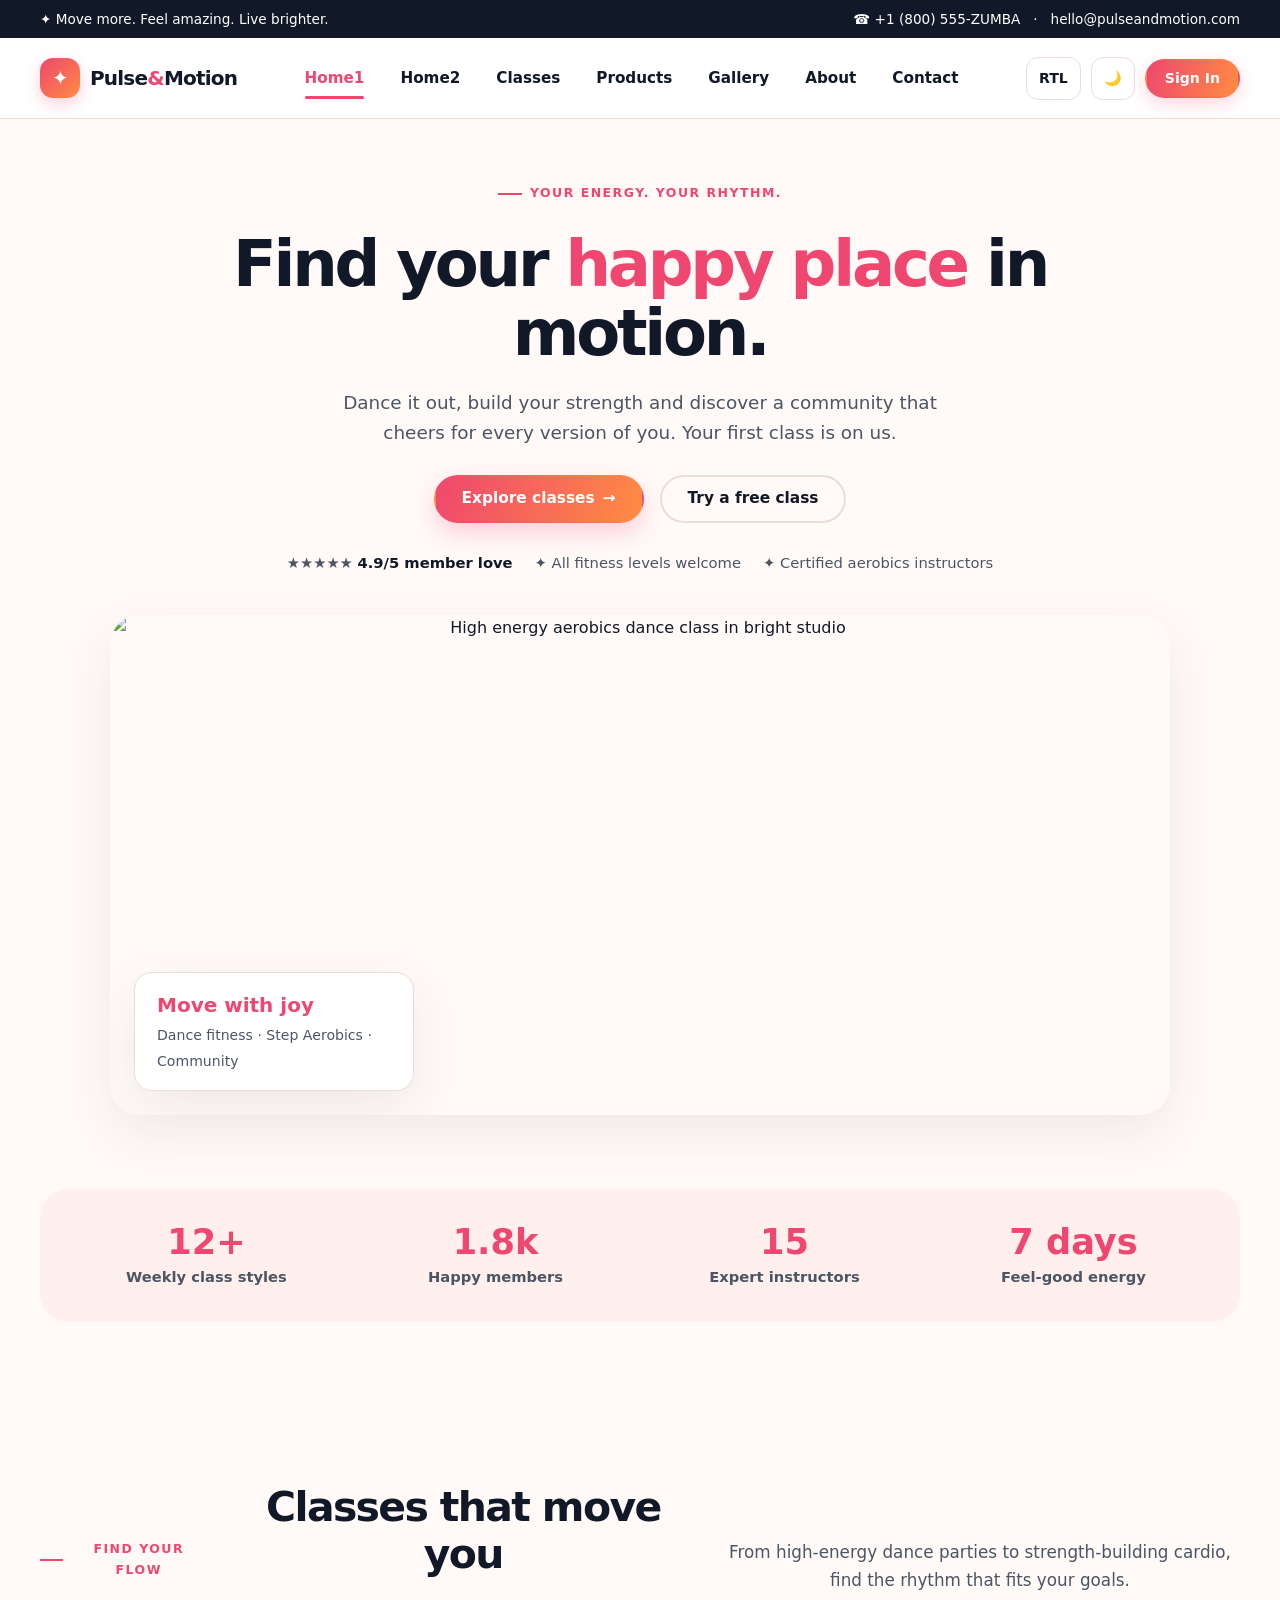
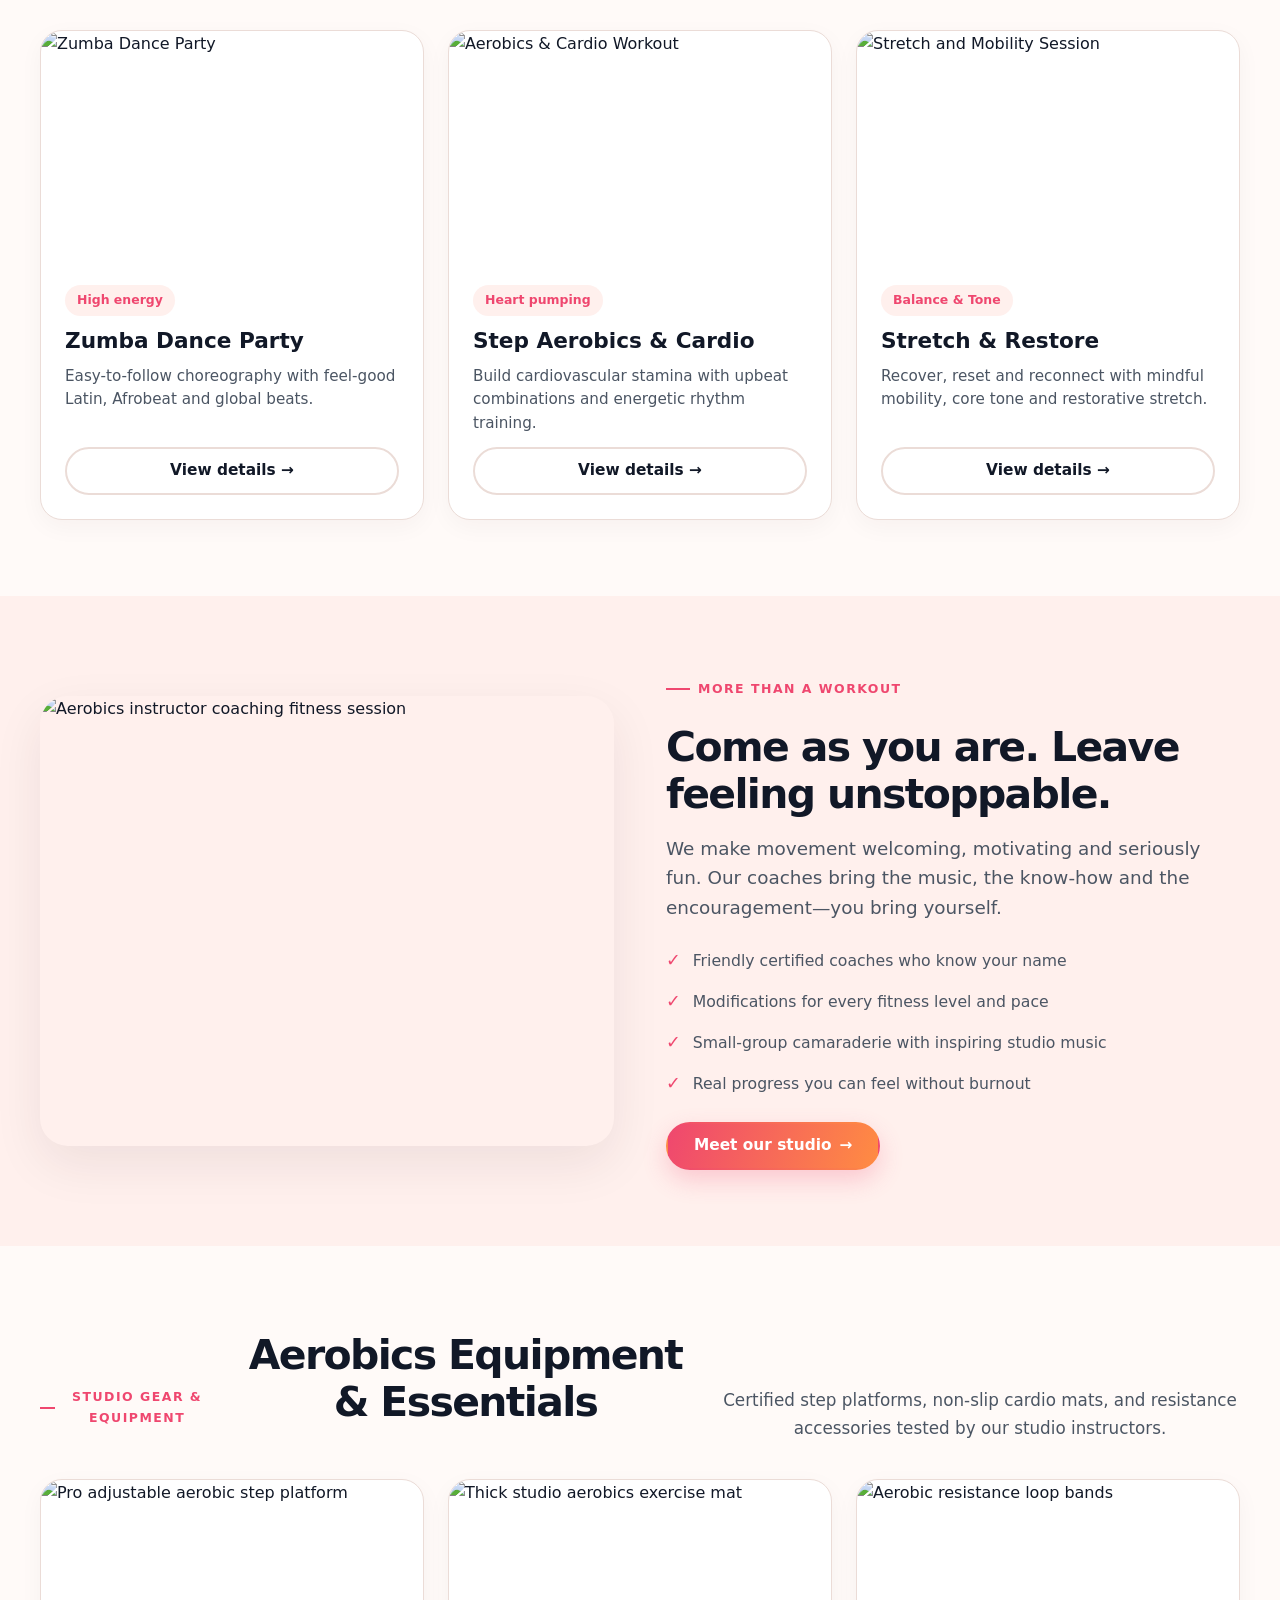
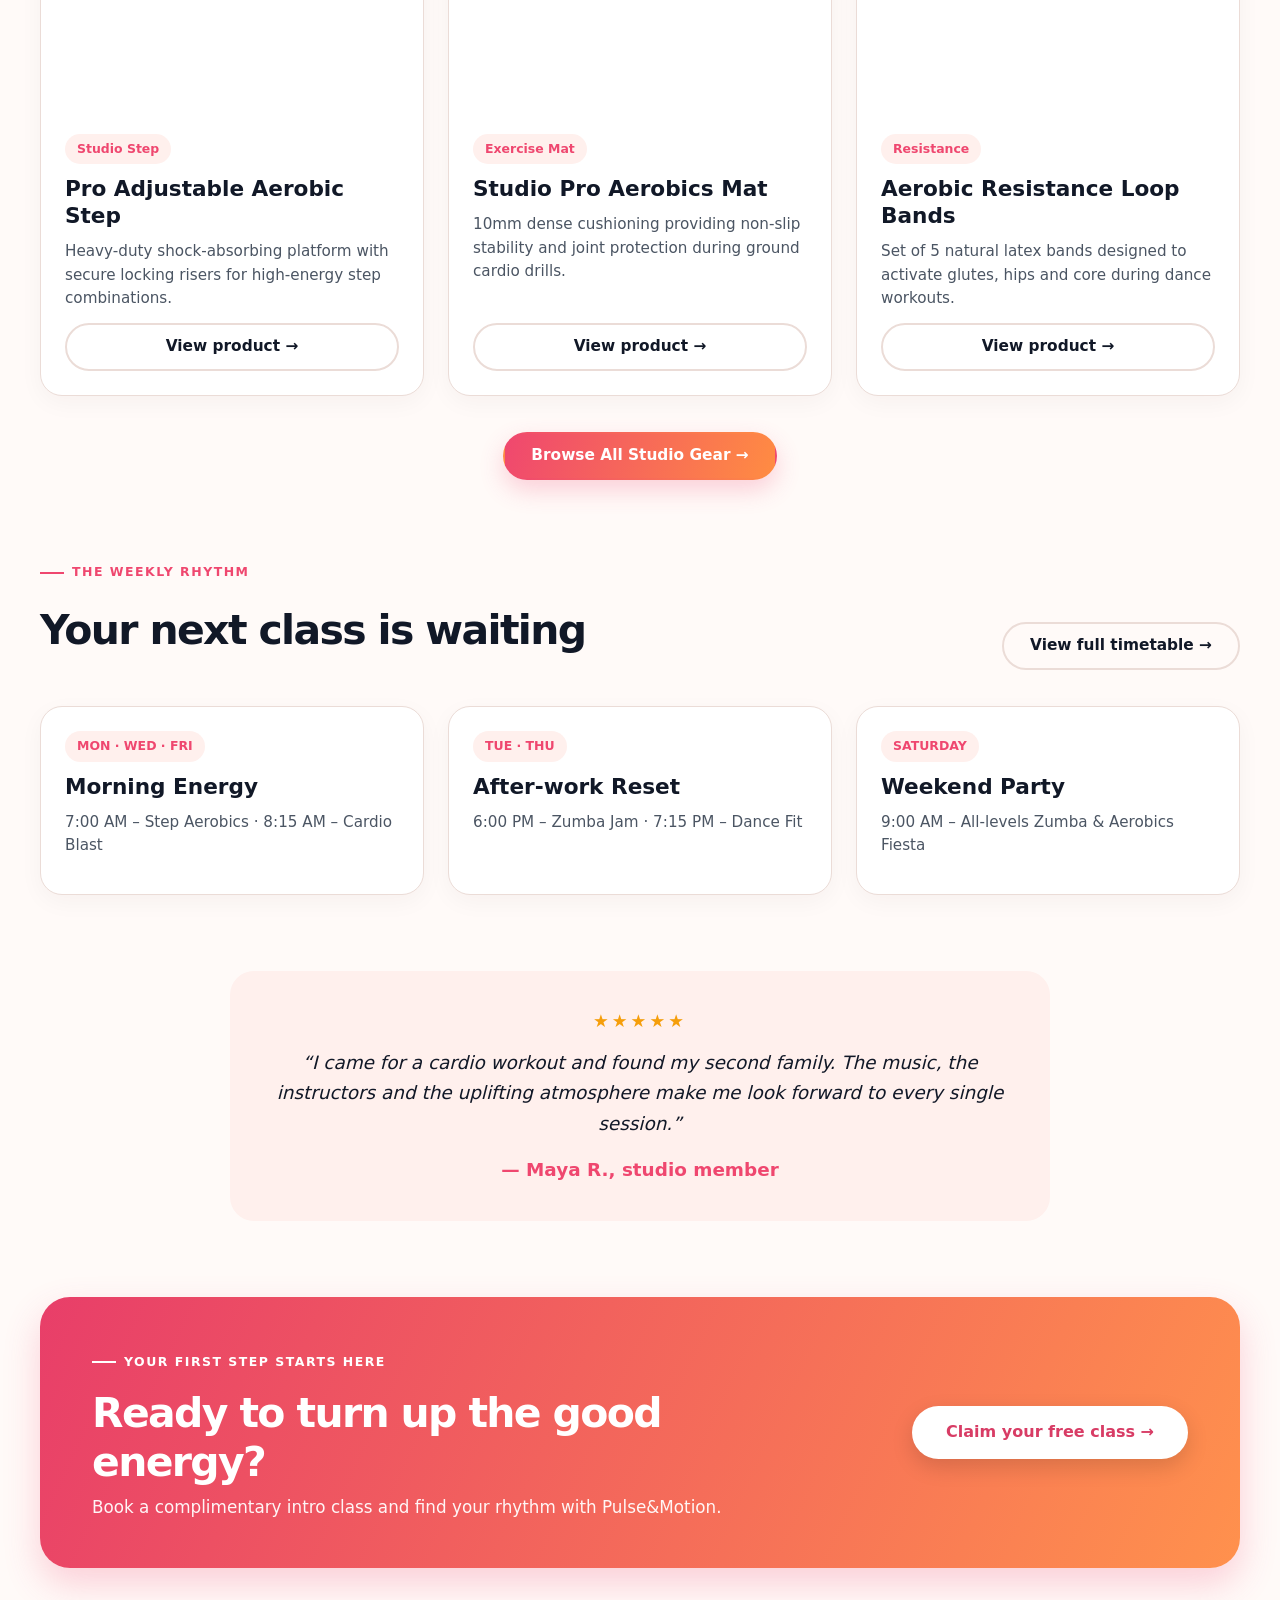
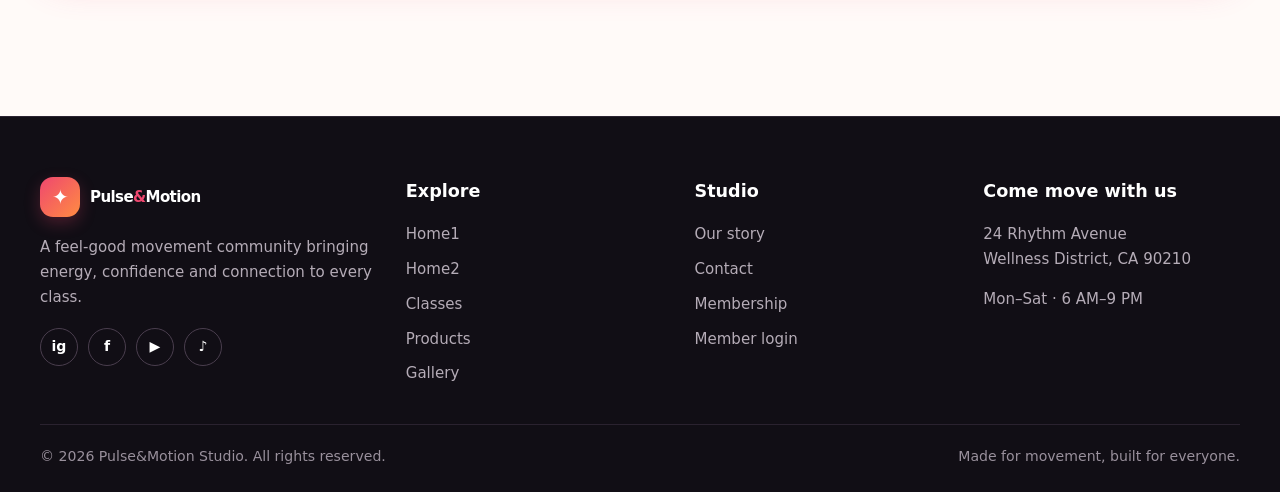
==== index.html @ de6e10df "Add index.html as main entrypoint for GitHub Pages, add .nojekyll, and update navigation links" ====
<!doctype html>
<html lang="en" dir="ltr">
<head>
  <title>Pulse&amp;Motion | Zumba &amp; Aerobics Studio</title>
  <meta charset="UTF-8">
  <meta name="viewport" content="width=device-width, initial-scale=1.0">
  <meta name="theme-color" content="#ef476f">
  <link rel="icon" href="assets/images/favicon.svg" type="image/svg+xml">
  <link rel="stylesheet" href="assets/css/style.css">
  <script defer src="assets/js/main.js"></script>
</head>
<body>
  <!-- Topbar -->
  <div class="topbar">
    <div class="container">
      <span>✦ Move more. Feel amazing. Live brighter.</span>
      <span>☎ +1 (800) 555-ZUMBA &nbsp; · &nbsp; hello@pulseandmotion.com</span>
    </div>
  </div>

  <!-- Navbar -->
  <header class="navbar">
    <div class="container nav-inner">
      <a class="brand" href="index.html">
        <span class="brand-mark">✦</span>
        <span>Pulse<span><b>&amp;</b></span>Motion</span>
      </a>

      <!-- Navbar menu options centered -->
      <nav class="nav-links">
        <a href="index.html" class="active">Home1</a>
        <a href="home2.html">Home2</a>
        <a href="classes.html">Classes</a>
        <a href="products.html">Products</a>
        <a href="gallery.html">Gallery</a>
        <a href="about.html">About</a>
        <a href="contact.html">Contact</a>
      </nav>

      <!-- Navbar actions with Sign In button at last -->
      <div class="nav-actions">
        <button class="icon-btn" data-rtl-btn aria-label="Toggle right to left">RTL</button>
        <button class="icon-btn" data-theme-btn aria-label="Toggle theme">🌙</button>
        <a class="btn btn-small btn-signin" href="login.html">Sign In</a>
        <button class="menu-btn" aria-label="Open menu">☰</button>
      </div>
    </div>
  </header>

  <main>
    <!-- Hero Section (Contents Aligned to Center) -->
    <section class="hero">
      <div class="container">
        <div class="hero-center">
          <span class="eyebrow">Your energy. Your rhythm.</span>
          <h1>Find your <em>happy place</em> in motion.</h1>
          <p class="lead">Dance it out, build your strength and discover a community that cheers for every version of you. Your first class is on us.</p>
          
          <!-- Perfectly Aligned Hero CTA Buttons -->
          <div class="hero-buttons">
            <a class="btn" href="classes.html">Explore classes <span>→</span></a>
            <a class="btn btn-outline" href="register.html">Try a free class</a>
          </div>

          <div class="trust">
            <span>★★★★★ <strong>4.9/5 member love</strong></span>
            <span>✦ All fitness levels welcome</span>
            <span>✦ Certified aerobics instructors</span>
          </div>
        </div>

        <!-- Hero Visual with unique Aerobics photo -->
        <div class="hero-visual-center">
          <img src="https://images.unsplash.com/photo-1518611012118-696072aa579a?auto=format&fit=crop&w=1200&q=85" alt="High energy aerobics dance class in bright studio" loading="eager">
          <div class="floating-card-center">
            <strong>Move with joy</strong>
            <span>Dance fitness · Step Aerobics · Community</span>
          </div>
        </div>
      </div>
    </section>

    <!-- Stats Section -->
    <section class="section" style="padding-top:20px">
      <div class="container">
        <div class="stats">
          <div class="stat">
            <strong>12+</strong>
            <span>Weekly class styles</span>
          </div>
          <div class="stat">
            <strong>1.8k</strong>
            <span>Happy members</span>
          </div>
          <div class="stat">
            <strong>15</strong>
            <span>Expert instructors</span>
          </div>
          <div class="stat">
            <strong>7 days</strong>
            <span>Feel-good energy</span>
          </div>
        </div>
      </div>
    </section>

    <!-- Aerobics & Zumba Classes Section (Buttons Aligned to Bottom Baseline) -->
    <section class="section">
      <div class="container">
        <div class="section-head center">
          <span class="eyebrow">Find your flow</span>
          <h2>Classes that move you</h2>
          <p>From high-energy dance parties to strength-building cardio, find the rhythm that fits your goals.</p>
        </div>
        <div class="grid-3">
          <article class="card">
            <img class="card-img" src="https://images.unsplash.com/photo-1547153760-18fc86324498?auto=format&fit=crop&w=800&q=85" alt="Zumba Dance Party" loading="lazy">
            <div class="card-body">
              <span class="pill">High energy</span>
              <h3>Zumba Dance Party</h3>
              <p>Easy-to-follow choreography with feel-good Latin, Afrobeat and global beats.</p>
              <a class="btn btn-outline" href="classes.html">View details →</a>
            </div>
          </article>
          <article class="card">
            <img class="card-img" src="https://images.unsplash.com/photo-1574680096145-d05b474e2155?auto=format&fit=crop&w=800&q=85" alt="Aerobics & Cardio Workout" loading="lazy">
            <div class="card-body">
              <span class="pill">Heart pumping</span>
              <h3>Step Aerobics &amp; Cardio</h3>
              <p>Build cardiovascular stamina with upbeat combinations and energetic rhythm training.</p>
              <a class="btn btn-outline" href="classes.html">View details →</a>
            </div>
          </article>
          <article class="card">
            <img class="card-img" src="https://images.unsplash.com/photo-1544367567-0f2fcb009e0b?auto=format&fit=crop&w=800&q=85" alt="Stretch and Mobility Session" loading="lazy">
            <div class="card-body">
              <span class="pill">Balance &amp; Tone</span>
              <h3>Stretch &amp; Restore</h3>
              <p>Recover, reset and reconnect with mindful mobility, core tone and restorative stretch.</p>
              <a class="btn btn-outline" href="classes.html">View details →</a>
            </div>
          </article>
        </div>
      </div>
    </section>

    <!-- Split Section (Aerobics Coaching Photo & Properly Aligned Split CTA) -->
    <section class="section" style="background:var(--soft)">
      <div class="container split">
        <img src="https://images.unsplash.com/photo-1583454110551-21f2fa2afe61?auto=format&fit=crop&w=1000&q=85" alt="Aerobics instructor coaching fitness session" loading="lazy">
        <div>
          <span class="eyebrow">More than a workout</span>
          <h2>Come as you are. Leave feeling unstoppable.</h2>
          <p class="lead" style="text-align:inherit;margin:0 0 20px">We make movement welcoming, motivating and seriously fun. Our coaches bring the music, the know-how and the encouragement—you bring yourself.</p>
          <ul class="check-list">
            <li>Friendly certified coaches who know your name</li>
            <li>Modifications for every fitness level and pace</li>
            <li>Small-group camaraderie with inspiring studio music</li>
            <li>Real progress you can feel without burnout</li>
          </ul>
          <!-- Properly Aligned Split CTA Button -->
          <div class="split-cta">
            <a class="btn" href="about.html">Meet our studio <span>→</span></a>
          </div>
        </div>
      </div>
    </section>

    <!-- Aerobics Gear & Studio Essentials Section (100% Aerobics Focus) -->
    <section class="section">
      <div class="container">
        <div class="section-head center">
          <span class="eyebrow">Studio Gear &amp; Equipment</span>
          <h2>Aerobics Equipment &amp; Essentials</h2>
          <p>Certified step platforms, non-slip cardio mats, and resistance accessories tested by our studio instructors.</p>
        </div>
        <div class="grid-3">
          <article class="card">
            <img class="card-img" src="https://images.unsplash.com/photo-1598289431512-b97b0917affc?auto=format&fit=crop&w=800&q=85" alt="Pro adjustable aerobic step platform" loading="lazy">
            <div class="card-body">
              <span class="pill">Studio Step</span>
              <h3>Pro Adjustable Aerobic Step</h3>
              <p>Heavy-duty shock-absorbing platform with secure locking risers for high-energy step combinations.</p>
              <a class="btn btn-outline" href="products.html">View product →</a>
            </div>
          </article>
          <article class="card">
            <img class="card-img" src="https://images.unsplash.com/photo-1601925260368-ae2f83cf8b7f?auto=format&fit=crop&w=800&q=85" alt="Thick studio aerobics exercise mat" loading="lazy">
            <div class="card-body">
              <span class="pill">Exercise Mat</span>
              <h3>Studio Pro Aerobics Mat</h3>
              <p>10mm dense cushioning providing non-slip stability and joint protection during ground cardio drills.</p>
              <a class="btn btn-outline" href="products.html">View product →</a>
            </div>
          </article>
          <article class="card">
            <img class="card-img" src="https://images.unsplash.com/photo-1596357395217-80de13130e92?auto=format&fit=crop&w=800&q=85" alt="Aerobic resistance loop bands" loading="lazy">
            <div class="card-body">
              <span class="pill">Resistance</span>
              <h3>Aerobic Resistance Loop Bands</h3>
              <p>Set of 5 natural latex bands designed to activate glutes, hips and core during dance workouts.</p>
              <a class="btn btn-outline" href="products.html">View product →</a>
            </div>
          </article>
        </div>
        <!-- Properly Aligned Section CTA Button -->
        <div class="section-cta">
          <a class="btn" href="products.html">Browse All Studio Gear →</a>
        </div>
      </div>
    </section>

    <!-- Weekly Schedule Section -->
    <section class="section" style="padding-top:0">
      <div class="container">
        <div class="section-head">
          <div>
            <span class="eyebrow">The weekly rhythm</span>
            <h2>Your next class is waiting</h2>
          </div>
          <a class="btn btn-outline" href="classes.html">View full timetable →</a>
        </div>
        <div class="grid-3">
          <div class="card card-body">
            <span class="pill">MON · WED · FRI</span>
            <h3>Morning Energy</h3>
            <p>7:00 AM – Step Aerobics · 8:15 AM – Cardio Blast</p>
          </div>
          <div class="card card-body">
            <span class="pill">TUE · THU</span>
            <h3>After-work Reset</h3>
            <p>6:00 PM – Zumba Jam · 7:15 PM – Dance Fit</p>
          </div>
          <div class="card card-body">
            <span class="pill">SATURDAY</span>
            <h3>Weekend Party</h3>
            <p>9:00 AM – All-levels Zumba &amp; Aerobics Fiesta</p>
          </div>
        </div>
      </div>
    </section>

    <!-- Testimonial Quote -->
    <section class="section" style="padding-top:0">
      <div class="container">
        <div class="quote">
          <div class="stars">★★★★★</div>
          <p>“I came for a cardio workout and found my second family. The music, the instructors and the uplifting atmosphere make me look forward to every single session.”</p>
          <b>— Maya R., studio member</b>
        </div>
      </div>
    </section>

    <!-- Properly Aligned CTA Banner -->
    <section class="section" style="padding-top:0">
      <div class="container">
        <div class="cta">
          <div class="cta-content">
            <span class="eyebrow">Your first step starts here</span>
            <h2>Ready to turn up the good energy?</h2>
            <p>Book a complimentary intro class and find your rhythm with Pulse&amp;Motion.</p>
          </div>
          <div class="cta-actions">
            <a class="btn" href="register.html">Claim your free class →</a>
          </div>
        </div>
      </div>
    </section>
  </main>

  <!-- Footer -->
  <footer class="footer">
    <div class="container">
      <div class="footer-grid">
        <div>
          <a class="brand" href="index.html">
            <span class="brand-mark">✦</span>
            <span style="color:#ffffff">Pulse<span><b>&amp;</b></span>Motion</span>
          </a>
          <p style="margin-top:18px">A feel-good movement community bringing energy, confidence and connection to every class.</p>
          <div class="socials">
            <a href="#" aria-label="Instagram">ig</a>
            <a href="#" aria-label="Facebook">f</a>
            <a href="#" aria-label="YouTube">▶</a>
            <a href="#" aria-label="TikTok">♪</a>
          </div>
        </div>
        <div>
          <h4>Explore</h4>
          <div class="footer-links">
            <a href="index.html">Home1</a>
            <a href="home2.html">Home2</a>
            <a href="classes.html">Classes</a>
            <a href="products.html">Products</a>
            <a href="gallery.html">Gallery</a>
          </div>
        </div>
        <div>
          <h4>Studio</h4>
          <div class="footer-links">
            <a href="about.html">Our story</a>
            <a href="contact.html">Contact</a>
            <a href="register.html">Membership</a>
            <a href="login.html">Member login</a>
          </div>
        </div>
        <div>
          <h4>Come move with us</h4>
          <p>24 Rhythm Avenue<br>Wellness District, CA 90210</p>
          <p>Mon–Sat · 6 AM–9 PM</p>
        </div>
      </div>
      <div class="copyright">
        <span>© 2026 Pulse&amp;Motion Studio. All rights reserved.</span>
        <span>Made for movement, built for everyone.</span>
      </div>
    </div>
  </footer>
</body>
</html>
---- assets/css/style.css ----
:root {
  --brand: #ef476f;
  --brand-hover: #d8355c;
  --brand2: #ff8c42;
  --ink: #111827;
  --muted: #4b5563;
  --bg: #fffaf8;
  --surface: #ffffff;
  --soft: #fff0ed;
  --line: #ebdcd7;
  --shadow: 0 18px 50px rgba(45, 25, 35, 0.08);
  --radius: 22px;
  --max: 1200px;
}

[data-theme="dark"] {
  --brand: #ff5e87;
  --brand-hover: #ff7599;
  --brand2: #ffa05c;
  --ink: #f9fafb;
  --muted: #cbd5e1;
  --bg: #110e14;
  --surface: #1b1622;
  --soft: #2b212b;
  --line: #3f3343;
  --shadow: 0 18px 50px rgba(0, 0, 0, 0.45);
}

* {
  box-sizing: border-box;
}

html {
  scroll-behavior: smooth;
}

body {
  margin: 0;
  font-family: Inter, ui-sans-serif, system-ui, -apple-system, "Segoe UI", Roboto, sans-serif;
  background: var(--bg);
  color: var(--ink);
  line-height: 1.65;
  overflow-x: hidden;
  transition: background 0.3s ease, color 0.3s ease;
}

a {
  color: inherit;
  text-decoration: none;
}

img {
  max-width: 100%;
  display: block;
}

button, input, select, textarea {
  font: inherit;
}

.container {
  width: min(var(--max), calc(100% - 48px));
  margin: 0 auto;
}

/* TOPBAR */
.topbar {
  background: var(--ink);
  color: #ffffff;
  font-size: 0.85rem;
  padding: 8px 0;
  transition: background 0.3s ease;
}

[data-theme="dark"] .topbar {
  background: #09080c;
  border-bottom: 1px solid var(--line);
}

.topbar .container {
  display: flex;
  justify-content: space-between;
  align-items: center;
  gap: 16px;
  flex-wrap: wrap;
}

/* NAVBAR */
.navbar {
  position: sticky;
  top: 0;
  z-index: 100;
  background: color-mix(in srgb, var(--surface) 96%, transparent);
  backdrop-filter: blur(14px);
  border-bottom: 1px solid var(--line);
  transition: background 0.3s ease, border-color 0.3s ease;
}

.nav-inner {
  min-height: 80px;
  display: flex;
  align-items: center;
  justify-content: space-between;
  gap: 20px;
}

.brand {
  display: flex;
  align-items: center;
  gap: 10px;
  font-weight: 900;
  font-size: 1.25rem;
  letter-spacing: -0.04em;
  color: var(--ink);
  white-space: nowrap;
  flex-shrink: 0;
}

.brand-mark {
  width: 40px;
  height: 40px;
  border-radius: 13px;
  background: linear-gradient(135deg, var(--brand), var(--brand2));
  display: grid;
  place-items: center;
  color: #ffffff;
  font-size: 1.25rem;
  box-shadow: 0 6px 16px rgba(239, 71, 111, 0.25);
}

.brand span:last-child b {
  color: var(--brand);
}

/* Centered Navigation Links */
.nav-links {
  display: flex;
  align-items: center;
  justify-content: center;
  flex: 1;
  margin: 0 auto;
  gap: 24px;
  font-size: 0.95rem;
  font-weight: 650;
  text-align: center;
}

.nav-links a {
  color: var(--ink);
  padding: 8px 6px;
  position: relative;
  transition: color 0.2s ease;
}

.nav-links a:hover,
.nav-links a.active {
  color: var(--brand);
}

.nav-links a.active::after {
  content: "";
  position: absolute;
  bottom: 0;
  left: 6px;
  right: 6px;
  height: 2.5px;
  background: var(--brand);
  border-radius: 2px;
}

/* Navbar Actions */
.nav-actions {
  display: flex;
  align-items: center;
  gap: 10px;
  flex-shrink: 0;
}

.icon-btn, .menu-btn {
  border: 1px solid var(--line);
  background: var(--surface);
  color: var(--ink);
  border-radius: 12px;
  padding: 9px 12px;
  font-weight: 700;
  font-size: 0.88rem;
  cursor: pointer;
  transition: all 0.2s ease;
  display: inline-flex;
  align-items: center;
  justify-content: center;
  gap: 4px;
}

.icon-btn:hover, .menu-btn:hover {
  border-color: var(--brand);
  color: var(--brand);
  background: var(--soft);
}

.menu-btn {
  display: none;
  font-size: 1.1rem;
}

/* =========================================================
   PERFECTLY ALIGNED BUTTONS & CTA STYLING
   ========================================================= */
.btn {
  display: inline-flex;
  align-items: center;
  justify-content: center;
  gap: 8px;
  border: 2px solid transparent;
  border-radius: 999px;
  padding: 12px 26px;
  font-weight: 800;
  font-size: 0.96rem;
  line-height: 1.3;
  min-height: 48px;
  box-sizing: border-box;
  background: linear-gradient(110deg, var(--brand), var(--brand2));
  color: #ffffff !important;
  box-shadow: 0 10px 24px rgba(239, 71, 111, 0.24);
  cursor: pointer;
  transition: transform 0.2s ease, filter 0.2s ease, box-shadow 0.2s ease, background 0.2s ease, border-color 0.2s ease;
  white-space: nowrap;
  text-decoration: none;
  vertical-align: middle;
}

.btn:hover {
  transform: translateY(-2px);
  filter: saturate(1.1);
  box-shadow: 0 14px 28px rgba(239, 71, 111, 0.32);
}

.btn-outline {
  background: transparent !important;
  border: 2px solid var(--line) !important;
  color: var(--ink) !important;
  box-shadow: none;
}

.btn-outline:hover {
  border-color: var(--brand) !important;
  color: var(--brand) !important;
  background: var(--soft) !important;
  transform: translateY(-2px);
  box-shadow: 0 6px 16px rgba(239, 71, 111, 0.15);
}

.btn-small {
  padding: 8px 18px;
  font-size: 0.88rem;
  min-height: 38px;
}

.btn-signin {
  box-shadow: 0 6px 18px rgba(239, 71, 111, 0.22);
}

.btn-block {
  width: 100%;
}

/* HERO SECTION (CENTERED) */
.hero {
  padding: 64px 0 54px;
  text-align: center;
  position: relative;
}

.hero-center {
  max-width: 860px;
  margin: 0 auto;
  display: flex;
  flex-direction: column;
  align-items: center;
  text-align: center;
}

.eyebrow {
  display: inline-flex;
  align-items: center;
  gap: 8px;
  color: var(--brand);
  font-weight: 850;
  text-transform: uppercase;
  letter-spacing: 0.12em;
  font-size: 0.78rem;
  margin-bottom: 14px;
}

.eyebrow::before {
  content: "";
  width: 24px;
  height: 2px;
  background: var(--brand);
}

h1, h2, h3, h4, p {
  margin-top: 0;
}

h1 {
  font-size: clamp(2.4rem, 5vw, 4.4rem);
  line-height: 1.08;
  letter-spacing: -0.05em;
  margin: 12px 0 20px;
  color: var(--ink);
  text-align: center;
}

h1 em {
  font-style: normal;
  color: var(--brand);
}

h2 {
  font-size: clamp(1.9rem, 3.2vw, 2.9rem);
  line-height: 1.15;
  letter-spacing: -0.04em;
  margin: 10px 0 16px;
  color: var(--ink);
}

h3 {
  font-size: 1.35rem;
  line-height: 1.25;
  color: var(--ink);
  margin-bottom: 10px;
}

.lead {
  font-size: 1.15rem;
  color: var(--muted);
  max-width: 660px;
  margin: 0 auto 28px;
  text-align: center;
  line-height: 1.6;
}

/* Hero CTA Buttons - Perfectly Centered & Aligned */
.hero-buttons {
  display: inline-flex;
  gap: 16px;
  justify-content: center;
  align-items: center;
  flex-wrap: wrap;
  margin: 0 auto 28px;
  vertical-align: middle;
}

.hero-buttons .btn {
  min-width: 180px;
  text-align: center;
}

.trust {
  display: flex;
  gap: 22px;
  justify-content: center;
  align-items: center;
  flex-wrap: wrap;
  color: var(--muted);
  font-size: 0.92rem;
}

.trust strong {
  color: var(--ink);
}

.hero-visual-center {
  margin-top: 40px;
  position: relative;
  max-width: 1060px;
  margin-left: auto;
  margin-right: auto;
  border-radius: 30px;
  overflow: hidden;
  box-shadow: var(--shadow);
}

.hero-visual-center img {
  width: 100%;
  height: 500px;
  object-fit: cover;
  transition: transform 0.4s ease;
}

.hero-visual-center:hover img {
  transform: scale(1.02);
}

.floating-card-center {
  position: absolute;
  bottom: 24px;
  left: 24px;
  background: var(--surface);
  border: 1px solid var(--line);
  padding: 16px 22px;
  border-radius: 18px;
  box-shadow: var(--shadow);
  max-width: 280px;
  text-align: left;
}

.floating-card-center strong {
  display: block;
  font-size: 1.25rem;
  color: var(--brand);
}

.floating-card-center span {
  font-size: 0.88rem;
  color: var(--muted);
}

/* PAGE HERO (CENTERED) */
.page-hero {
  padding: 64px 0 48px;
  background: var(--soft);
  text-align: center;
  transition: background 0.3s ease;
}

.page-hero .container {
  display: flex;
  flex-direction: column;
  align-items: center;
  text-align: center;
}

.breadcrumbs {
  color: var(--muted);
  font-size: 0.9rem;
  font-weight: 600;
  margin-bottom: 12px;
  text-align: center;
}

.page-hero .eyebrow {
  justify-content: center;
}

.page-hero h1 {
  text-align: center;
  margin: 0 0 14px;
}

.page-hero .lead {
  text-align: center;
  margin: 0 auto;
  max-width: 680px;
}

.page-hero-banner {
  margin-top: 36px;
  width: 100%;
  max-width: 1040px;
  border-radius: 26px;
  overflow: hidden;
  box-shadow: var(--shadow);
}

.page-hero-banner img {
  width: 100%;
  height: 380px;
  object-fit: cover;
}

/* SECTIONS */
.section {
  padding: 76px 0;
}

.section-head {
  display: flex;
  justify-content: space-between;
  align-items: flex-end;
  gap: 25px;
  margin-bottom: 36px;
}

.section-head p {
  color: var(--muted);
  max-width: 520px;
  margin: 0;
  font-size: 1.05rem;
}

.center {
  text-align: center;
}

.center .section-head {
  display: block;
}

.center .section-head p {
  margin: 0 auto;
}

.center .eyebrow {
  justify-content: center;
}

/* GRIDS */
.grid-3 {
  display: grid;
  grid-template-columns: repeat(3, 1fr);
  gap: 24px;
}

.grid-4 {
  display: grid;
  grid-template-columns: repeat(4, 1fr);
  gap: 20px;
}

/* =========================================================
   CARDS & CARD CTA BUTTON HORIZONTAL BASELINE ALIGNMENT
   ========================================================= */
.card {
  background: var(--surface);
  border: 1px solid var(--line);
  border-radius: var(--radius);
  overflow: hidden;
  box-shadow: 0 7px 25px rgba(40, 20, 30, 0.04);
  display: flex;
  flex-direction: column;
  height: 100%;
  transition: transform 0.25s ease, box-shadow 0.25s ease, border-color 0.25s ease;
}

.card:hover {
  transform: translateY(-4px);
  box-shadow: var(--shadow);
  border-color: color-mix(in srgb, var(--brand) 40%, var(--line));
}

.card-img {
  height: 230px;
  width: 100%;
  object-fit: cover;
  transition: transform 0.3s ease;
}

.card:hover .card-img {
  transform: scale(1.03);
}

.card-body {
  padding: 24px;
  display: flex;
  flex-direction: column;
  flex: 1;
}

.card-body p {
  color: var(--muted);
  margin-bottom: 12px;
  font-size: 0.95rem;
  line-height: 1.55;
}

.card-body .check-list {
  margin: 16px 0;
  flex: 1;
}

/* All Card CTA Buttons lock to the exact bottom baseline */
.card-body .btn,
.product-card .card-body .btn {
  margin-top: auto !important;
  width: 100%;
  display: flex;
  align-items: center;
  justify-content: center;
  text-align: center;
}

.pill {
  display: inline-block;
  padding: 5px 12px;
  border-radius: 999px;
  background: var(--soft);
  color: var(--brand);
  font-size: 0.78rem;
  font-weight: 800;
  margin-bottom: 12px;
  width: fit-content;
}

.price {
  font-size: 1.75rem;
  font-weight: 900;
  color: var(--ink);
  margin: 8px 0;
}

.price small {
  font-size: 0.95rem;
  font-weight: 600;
  color: var(--muted);
}

/* STATS */
.stats {
  background: var(--soft);
  border-radius: 28px;
  padding: 32px;
  display: grid;
  grid-template-columns: repeat(4, 1fr);
  gap: 20px;
  transition: background 0.3s ease;
}

.stat {
  text-align: center;
}

.stat strong {
  font-size: 2.2rem;
  color: var(--brand);
  display: block;
  line-height: 1.2;
}

.stat span {
  color: var(--muted);
  font-size: 0.92rem;
  font-weight: 600;
}

/* SPLIT SECTION & SPLIT CTA BUTTON */
.split {
  display: grid;
  grid-template-columns: 1fr 1fr;
  gap: 52px;
  align-items: center;
}

.split img {
  height: 450px;
  width: 100%;
  object-fit: cover;
  border-radius: 28px;
  box-shadow: var(--shadow);
}

.split-cta {
  display: flex;
  align-items: center;
  gap: 14px;
  margin-top: 24px;
}

.check-list {
  list-style: none;
  padding: 0;
  margin: 24px 0;
}

.check-list li {
  margin: 12px 0;
  color: var(--muted);
  display: flex;
  align-items: center;
  font-size: 0.98rem;
}

.check-list li::before {
  content: "✓";
  color: var(--brand);
  font-weight: 900;
  margin-right: 12px;
  font-size: 1.1rem;
}

.quote {
  background: var(--soft);
  padding: 36px 40px;
  border-radius: 24px;
  font-size: 1.15rem;
  text-align: center;
  max-width: 820px;
  margin: 0 auto;
  transition: background 0.3s ease;
}

.quote p {
  color: var(--ink);
  font-style: italic;
  margin: 12px 0 16px;
}

.quote b {
  color: var(--brand);
}

.stars {
  color: #f59e0b;
  letter-spacing: 3px;
  font-size: 1.1rem;
}

/* =========================================================
   SECTION FOOTER CTA BUTTON
   ========================================================= */
.section-cta {
  display: flex;
  justify-content: center;
  align-items: center;
  margin-top: 36px;
  width: 100%;
}

.section-cta .btn {
  min-width: 240px;
}

/* =========================================================
   CTA BANNER & BUTTON ALIGNMENT
   ========================================================= */
.cta {
  background: linear-gradient(115deg, #e83e69, #ff914d);
  color: #ffffff;
  border-radius: 30px;
  padding: 48px 52px;
  display: flex;
  justify-content: space-between;
  align-items: center;
  gap: 32px;
  box-shadow: 0 16px 36px rgba(239, 71, 111, 0.24);
  position: relative;
  overflow: hidden;
}

.cta-content {
  flex: 1;
}

.cta-content .eyebrow {
  color: #ffffff !important;
  margin-bottom: 8px;
}

.cta-content .eyebrow::before {
  background: #ffffff !important;
}

.cta h2 {
  max-width: 640px;
  margin: 8px 0;
  color: #ffffff;
  font-size: clamp(1.8rem, 3.2vw, 2.6rem);
  line-height: 1.2;
}

.cta p {
  color: rgba(255, 255, 255, 0.94);
  margin: 0;
  font-size: 1.05rem;
  line-height: 1.5;
}

.cta-actions {
  flex-shrink: 0;
  display: flex;
  align-items: center;
  justify-content: center;
}

.cta .btn {
  background: #ffffff !important;
  color: #d83c65 !important;
  border: 2px solid transparent !important;
  box-shadow: 0 8px 22px rgba(0, 0, 0, 0.14);
  white-space: nowrap;
  padding: 14px 32px;
  font-size: 1rem;
  min-height: 52px;
  display: inline-flex;
  align-items: center;
  justify-content: center;
}

.cta .btn:hover {
  background: #fff0f3 !important;
  transform: translateY(-2px);
  box-shadow: 0 12px 28px rgba(0, 0, 0, 0.22);
}

/* GALLERY */
.gallery-grid {
  display: grid;
  grid-template-columns: repeat(3, 1fr);
  gap: 20px;
}

.gallery-item {
  position: relative;
  border-radius: 20px;
  overflow: hidden;
  box-shadow: 0 6px 20px rgba(0, 0, 0, 0.06);
  background: var(--surface);
  border: 1px solid var(--line);
}

.gallery-item img {
  height: 290px;
  width: 100%;
  object-fit: cover;
  transition: transform 0.35s ease;
}

.gallery-item:hover img {
  transform: scale(1.05);
}

.gallery-caption {
  position: absolute;
  bottom: 0;
  left: 0;
  right: 0;
  background: linear-gradient(to top, rgba(0, 0, 0, 0.8), transparent);
  color: #ffffff;
  padding: 16px;
  font-size: 0.9rem;
  font-weight: 700;
  opacity: 0;
  transition: opacity 0.25s ease;
}

.gallery-item:hover .gallery-caption {
  opacity: 1;
}

/* PRODUCTS PAGE SPECIFIC */
.product-card {
  position: relative;
  display: flex;
  flex-direction: column;
  height: 100%;
  border-radius: var(--radius);
  background: var(--surface);
  border: 1px solid var(--line);
  overflow: hidden;
  box-shadow: 0 7px 25px rgba(40, 20, 30, 0.04);
  transition: transform 0.25s ease, box-shadow 0.25s ease, border-color 0.25s ease;
}

.product-card:hover {
  transform: translateY(-4px);
  box-shadow: var(--shadow);
  border-color: color-mix(in srgb, var(--brand) 40%, var(--line));
}

.product-card .card-img {
  height: 240px;
  width: 100%;
  object-fit: cover;
}

.product-badge {
  position: absolute;
  top: 14px;
  left: 14px;
  background: var(--brand);
  color: #ffffff;
  font-size: 0.76rem;
  font-weight: 850;
  padding: 5px 12px;
  border-radius: 999px;
  box-shadow: 0 4px 12px rgba(0, 0, 0, 0.18);
  z-index: 2;
  text-transform: uppercase;
  letter-spacing: 0.05em;
}

.product-rating {
  display: flex;
  align-items: center;
  gap: 6px;
  font-size: 0.86rem;
  color: #f59e0b;
  margin-bottom: 8px;
  font-weight: 750;
}

.product-price-row {
  display: flex;
  align-items: baseline;
  justify-content: space-between;
  margin: 16px 0 12px;
}

.product-price {
  font-size: 1.6rem;
  font-weight: 900;
  color: var(--ink);
}

.product-orig-price {
  font-size: 0.95rem;
  color: var(--muted);
  text-decoration: line-through;
  margin-left: 6px;
}

.filter-bar {
  display: flex;
  justify-content: center;
  gap: 12px;
  flex-wrap: wrap;
  margin-bottom: 38px;
}

.filter-btn {
  padding: 9px 20px;
  border-radius: 999px;
  border: 1px solid var(--line);
  background: var(--surface);
  color: var(--ink);
  font-weight: 750;
  font-size: 0.9rem;
  cursor: pointer;
  transition: all 0.2s ease;
}

.filter-btn:hover,
.filter-btn.active {
  background: var(--brand);
  color: #ffffff;
  border-color: var(--brand);
  box-shadow: 0 6px 16px rgba(239, 71, 111, 0.24);
}

/* CONTACT */
.contact-grid {
  display: grid;
  grid-template-columns: 0.9fr 1.1fr;
  gap: 32px;
}

.contact-panel, .form-panel {
  background: var(--surface);
  border: 1px solid var(--line);
  border-radius: 26px;
  padding: 34px;
  box-shadow: 0 8px 30px rgba(0, 0, 0, 0.03);
}

.contact-item {
  display: flex;
  gap: 16px;
  margin: 22px 0;
  color: var(--muted);
  font-size: 0.96rem;
}

.contact-item span {
  font-size: 1.3rem;
  color: var(--brand);
}

.contact-item b {
  display: block;
  color: var(--ink);
  margin-bottom: 4px;
}

.map-frame {
  width: 100%;
  height: 290px;
  border: 0;
  border-radius: 20px;
  margin-top: 22px;
}

/* FORM FIELDS */
.field {
  margin-bottom: 18px;
}

.field label {
  display: block;
  font-weight: 750;
  font-size: 0.9rem;
  margin-bottom: 8px;
  color: var(--ink);
}

.field input, .field textarea, .field select {
  width: 100%;
  border: 1px solid var(--line);
  border-radius: 14px;
  padding: 13px 16px;
  background: var(--bg);
  color: var(--ink);
  outline: none;
  font-size: 0.95rem;
  transition: border-color 0.2s ease, box-shadow 0.2s ease;
}

.field input:focus, .field textarea:focus, .field select:focus {
  border-color: var(--brand);
  box-shadow: 0 0 0 3px color-mix(in srgb, var(--brand) 20%, transparent);
}

.field textarea {
  min-height: 130px;
  resize: vertical;
}

/* FOOTER */
.footer {
  background: #110e15;
  color: #eeeeee;
  padding: 60px 0 24px;
  margin-top: 72px;
  border-top: 1px solid #2b2331;
}

.footer-grid {
  display: grid;
  grid-template-columns: 1.3fr 1fr 1fr 1fr;
  gap: 32px;
}

.footer p, .footer a {
  color: #b5acb7;
  font-size: 0.94rem;
  transition: color 0.2s ease;
}

.footer a:hover {
  color: #ffffff;
}

.footer h4 {
  margin: 0 0 16px;
  color: #ffffff;
  font-size: 1.1rem;
}

.footer-links {
  display: grid;
  gap: 10px;
}

.socials {
  display: flex;
  gap: 10px;
  margin-top: 18px;
}

.socials a {
  width: 38px;
  height: 38px;
  display: grid;
  place-items: center;
  border: 1px solid #4a3e4e;
  border-radius: 50%;
  color: #ffffff;
  font-weight: 800;
  font-size: 0.88rem;
  transition: all 0.2s ease;
}

.socials a:hover {
  background: var(--brand);
  border-color: var(--brand);
  transform: translateY(-2px);
}

.copyright {
  border-top: 1px solid #2a222f;
  margin-top: 38px;
  padding-top: 20px;
  color: #99909c;
  font-size: 0.88rem;
  display: flex;
  justify-content: space-between;
  gap: 16px;
  flex-wrap: wrap;
}

/* AUTHENTICATION PAGES (CENTERED, NO IMAGES, CLEAN) */
.auth-page {
  min-height: 100vh;
  display: flex;
  align-items: center;
  justify-content: center;
  background: var(--bg);
  padding: 40px 20px;
  position: relative;
}

/* RTL & Theme buttons fixed outside the card at top right corner */
.auth-top-actions {
  position: fixed;
  top: 22px;
  right: 22px;
  display: flex;
  align-items: center;
  gap: 10px;
  z-index: 100;
}

.auth-card {
  width: 100%;
  max-width: 480px;
  background: var(--surface);
  border: 1px solid var(--line);
  border-radius: 28px;
  padding: 44px 38px;
  box-shadow: var(--shadow);
  display: flex;
  flex-direction: column;
  position: relative;
  transition: background 0.3s ease, border-color 0.3s ease;
}

.auth-brand-center {
  display: flex;
  justify-content: center;
  margin-bottom: 24px;
}

.auth-header {
  text-align: center;
  margin-bottom: 26px;
}

.auth-header .eyebrow {
  justify-content: center;
  margin-bottom: 8px;
}

.auth-header h1 {
  font-size: 2.2rem;
  margin: 6px 0 8px;
  color: var(--ink);
  text-align: center;
}

.auth-sub {
  color: var(--muted);
  font-size: 0.95rem;
  margin: 0;
  text-align: center;
}

/* Terms and Conditions Checkbox */
.auth-terms {
  margin: 18px 0;
  display: flex;
  align-items: flex-start;
  gap: 10px;
  color: var(--ink);
  font-size: 0.88rem;
  line-height: 1.45;
  text-align: left;
}

.auth-terms input[type="checkbox"] {
  width: 18px;
  height: 18px;
  margin-top: 2px;
  accent-color: var(--brand);
  cursor: pointer;
  flex-shrink: 0;
}

.auth-terms label {
  cursor: pointer;
  color: var(--ink);
}

.auth-terms a {
  color: var(--brand);
  font-weight: 750;
  text-decoration: underline;
}

.auth-links {
  display: flex;
  justify-content: space-between;
  align-items: center;
  gap: 10px;
  font-size: 0.9rem;
  color: var(--muted);
  margin: 14px 0 20px;
}

.auth-links label {
  display: flex;
  align-items: center;
  gap: 8px;
  cursor: pointer;
  color: var(--ink);
}

.auth-links input[type="checkbox"] {
  accent-color: var(--brand);
  cursor: pointer;
}

.auth-links a, .auth-foot a {
  color: var(--brand);
  font-weight: 750;
  transition: color 0.2s ease;
}

.auth-links a:hover, .auth-foot a:hover {
  text-decoration: underline;
}

.auth-divider {
  display: flex;
  align-items: center;
  gap: 14px;
  color: var(--muted);
  font-size: 0.86rem;
  margin: 22px 0 16px;
}

.auth-divider::before,
.auth-divider::after {
  content: "";
  height: 1px;
  background: var(--line);
  flex: 1;
}

/* Centered Social Media Login Icons (NO duplicates) */
.social-login-centered {
  display: flex;
  justify-content: center;
  align-items: center;
  gap: 12px;
  margin: 8px 0 20px;
  flex-wrap: wrap;
}

.social-login-btn {
  display: inline-flex;
  align-items: center;
  justify-content: center;
  gap: 8px;
  padding: 10px 18px;
  border: 1px solid var(--line);
  border-radius: 12px;
  background: var(--surface);
  color: var(--ink);
  font-weight: 700;
  font-size: 0.88rem;
  transition: all 0.2s ease;
  min-width: 110px;
  cursor: pointer;
}

.social-login-btn:hover {
  border-color: var(--brand);
  color: var(--brand);
  transform: translateY(-2px);
  box-shadow: 0 4px 12px rgba(0, 0, 0, 0.08);
}

.auth-foot {
  color: var(--muted);
  text-align: center;
  margin-top: 22px;
  font-size: 0.92rem;
}

.notice {
  padding: 13px 18px;
  background: var(--soft);
  color: var(--brand);
  border-radius: 12px;
  margin: 16px 0;
  font-size: 0.9rem;
  font-weight: 650;
  text-align: center;
}

/* RTL STYLES */
.rtl {
  direction: rtl;
}

.rtl .auth-top-actions {
  right: auto;
  left: 22px;
}

.rtl .eyebrow::before {
  order: 2;
}

.rtl .check-list li::before {
  margin-right: 0;
  margin-left: 12px;
}

.rtl .floating-card-center {
  left: auto;
  right: 24px;
  text-align: right;
}

.rtl .product-badge {
  left: auto;
  right: 14px;
}

.rtl .auth-terms {
  text-align: right;
}

/* =========================================================
   RESPONSIVE DESIGN FOR 1024PX, 768PX, MOBILE AND TABLET
   ========================================================= */

/* 1024px View (Tablet Landscape / Small Laptops) */
@media (max-width: 1024px) {
  .container {
    width: min(calc(100% - 48px), var(--max));
  }
  .nav-links {
    gap: 16px;
    font-size: 0.9rem;
  }
  .grid-4 {
    grid-template-columns: repeat(2, 1fr);
    gap: 20px;
  }
  .hero-visual-center img {
    height: 420px;
  }
  .page-hero-banner img {
    height: 330px;
  }
  .footer-grid {
    grid-template-columns: repeat(2, 1fr);
    gap: 36px;
  }
}

/* 900px View - Mid Tablet Breakpoint for CTA Banners */
@media (max-width: 900px) {
  .cta {
    flex-direction: column;
    text-align: center;
    padding: 42px 28px;
    gap: 24px;
  }
  .cta-content {
    max-width: 100%;
    text-align: center;
  }
  .cta-content .eyebrow {
    justify-content: center;
  }
  .cta-actions {
    width: 100%;
    justify-content: center;
  }
  .cta .btn {
    width: 100%;
    max-width: 340px;
  }
}

/* 768px View (Tablet Portrait) */
@media (max-width: 768px) {
  .container {
    width: min(calc(100% - 36px), var(--max));
  }
  .nav-links {
    display: none;
    position: absolute;
    top: 80px;
    left: 0;
    right: 0;
    background: var(--surface);
    padding: 24px;
    flex-direction: column;
    align-items: center;
    text-align: center;
    gap: 16px;
    border-bottom: 1px solid var(--line);
    box-shadow: var(--shadow);
  }
  .nav-links.open {
    display: flex;
  }
  .menu-btn {
    display: inline-flex;
  }
  .hero {
    padding: 48px 0 40px;
  }
  .hero-center h1 {
    font-size: clamp(2.1rem, 4.5vw, 3.2rem);
  }
  .hero-visual-center img {
    height: 350px;
  }
  .grid-3 {
    grid-template-columns: 1fr;
    gap: 22px;
  }
  .gallery-grid {
    grid-template-columns: repeat(2, 1fr);
    gap: 16px;
  }
  .split {
    grid-template-columns: 1fr;
    gap: 32px;
    text-align: center;
  }
  .split img {
    height: 330px;
  }
  .split-cta {
    justify-content: center;
    margin: 24px auto 0;
  }
  .split-cta .btn {
    width: 100%;
    max-width: 320px;
  }
  .check-list li {
    justify-content: center;
  }
  .stats {
    grid-template-columns: repeat(2, 1fr);
    padding: 24px;
    gap: 20px;
  }
  .contact-grid {
    grid-template-columns: 1fr;
    gap: 28px;
  }
  .section-head {
    display: flex;
    flex-direction: column;
    align-items: center;
    text-align: center;
    gap: 12px;
  }
  .section-head p {
    margin: 0 auto;
  }
  .floating-card-center {
    position: static;
    margin: 16px auto 0;
    max-width: 90%;
    text-align: center;
  }
}

/* 480px View (Mobile) */
@media (max-width: 480px) {
  .container {
    width: min(calc(100% - 28px), var(--max));
  }
  .topbar .container {
    justify-content: center;
    text-align: center;
  }
  .nav-inner {
    min-height: 72px;
  }
  .brand {
    font-size: 1.15rem;
  }
  .brand-mark {
    width: 34px;
    height: 34px;
    font-size: 1.1rem;
  }
  .btn-signin {
    padding: 8px 14px;
    font-size: 0.84rem;
  }
  .hero-center h1 {
    font-size: 2.1rem;
  }
  .hero-buttons {
    display: flex;
    flex-direction: column;
    width: 100%;
    gap: 12px;
  }
  .hero-buttons .btn {
    width: 100%;
    max-width: 100%;
  }
  .hero-visual-center img {
    height: 270px;
  }
  .page-hero-banner img {
    height: 220px;
  }
  .stats {
    grid-template-columns: 1fr;
    padding: 20px;
  }
  .gallery-grid {
    grid-template-columns: 1fr;
  }
  .footer-grid {
    grid-template-columns: 1fr;
  }
  .auth-card {
    padding: 32px 20px;
    border-radius: 22px;
  }
  .social-login-centered {
    flex-direction: column;
    width: 100%;
  }
  .social-login-btn {
    width: 100%;
  }
  .auth-links {
    flex-direction: column;
    align-items: flex-start;
    gap: 12px;
  }
}
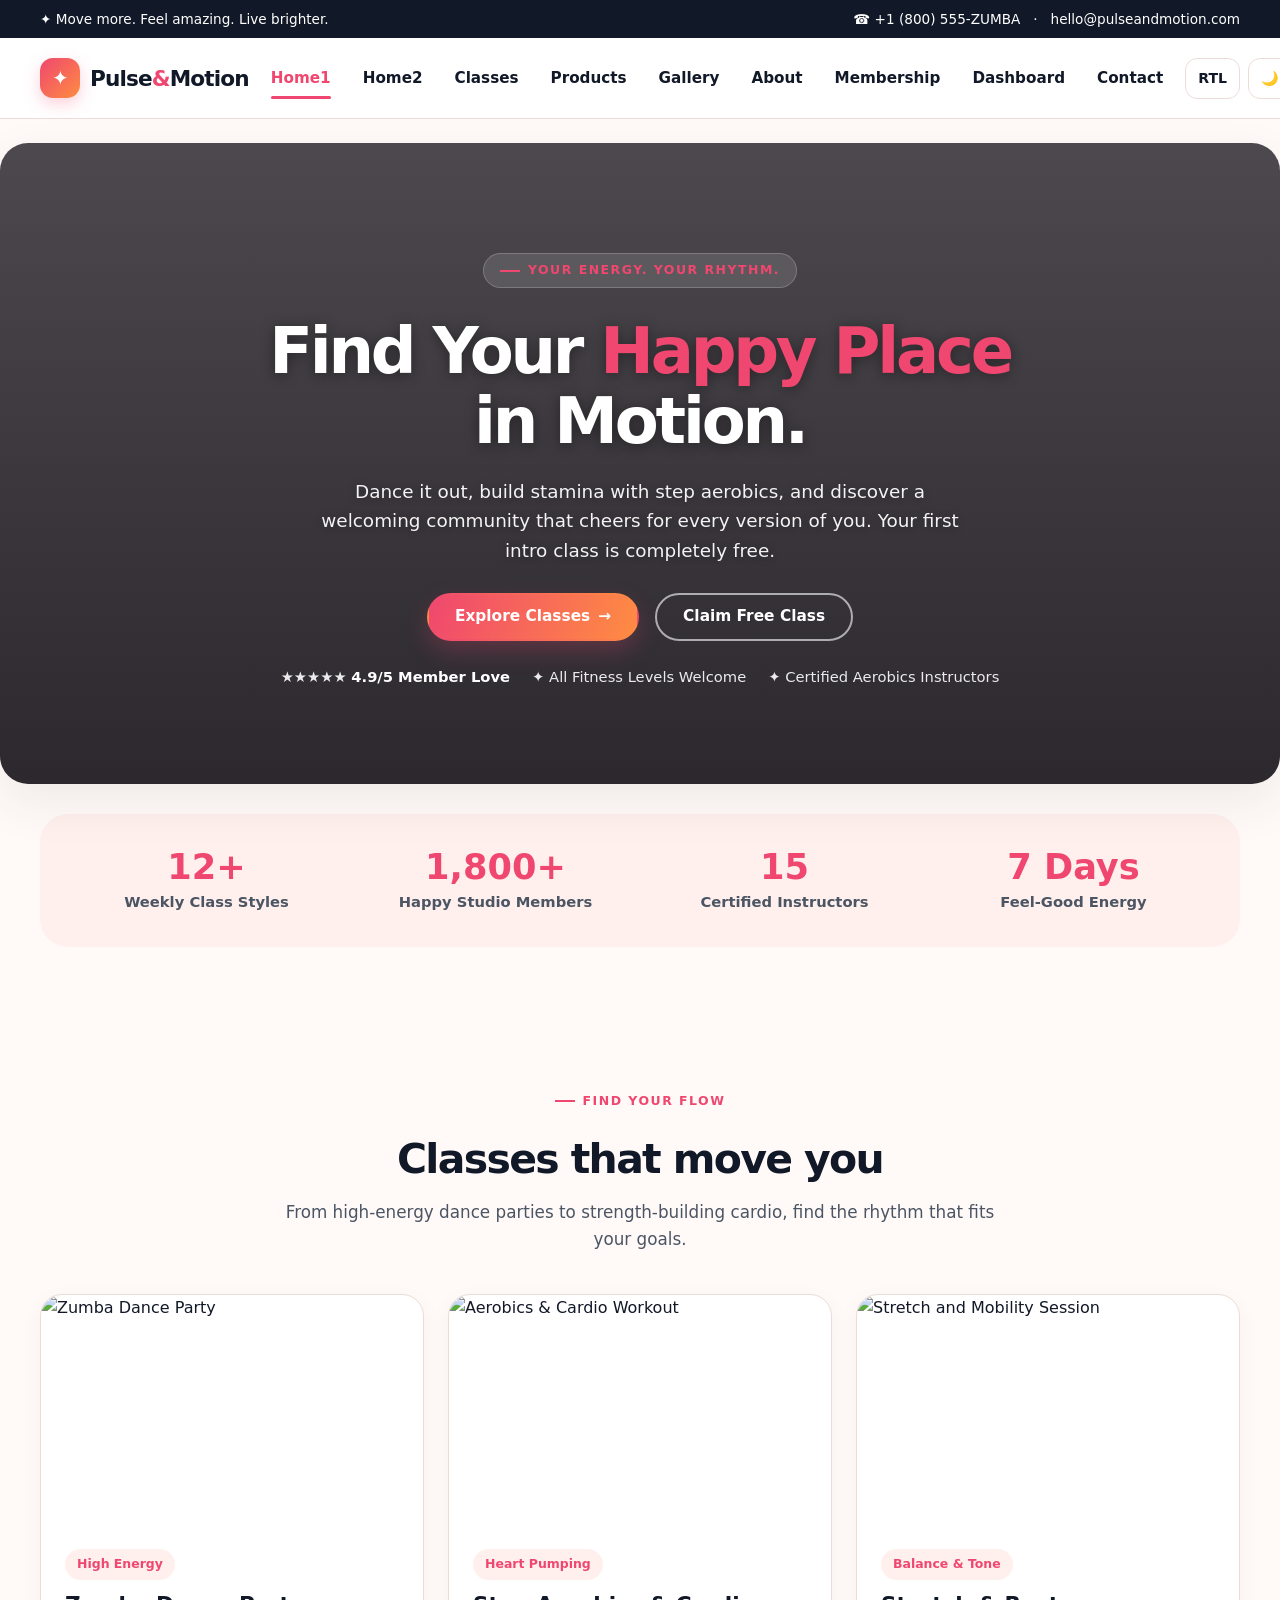
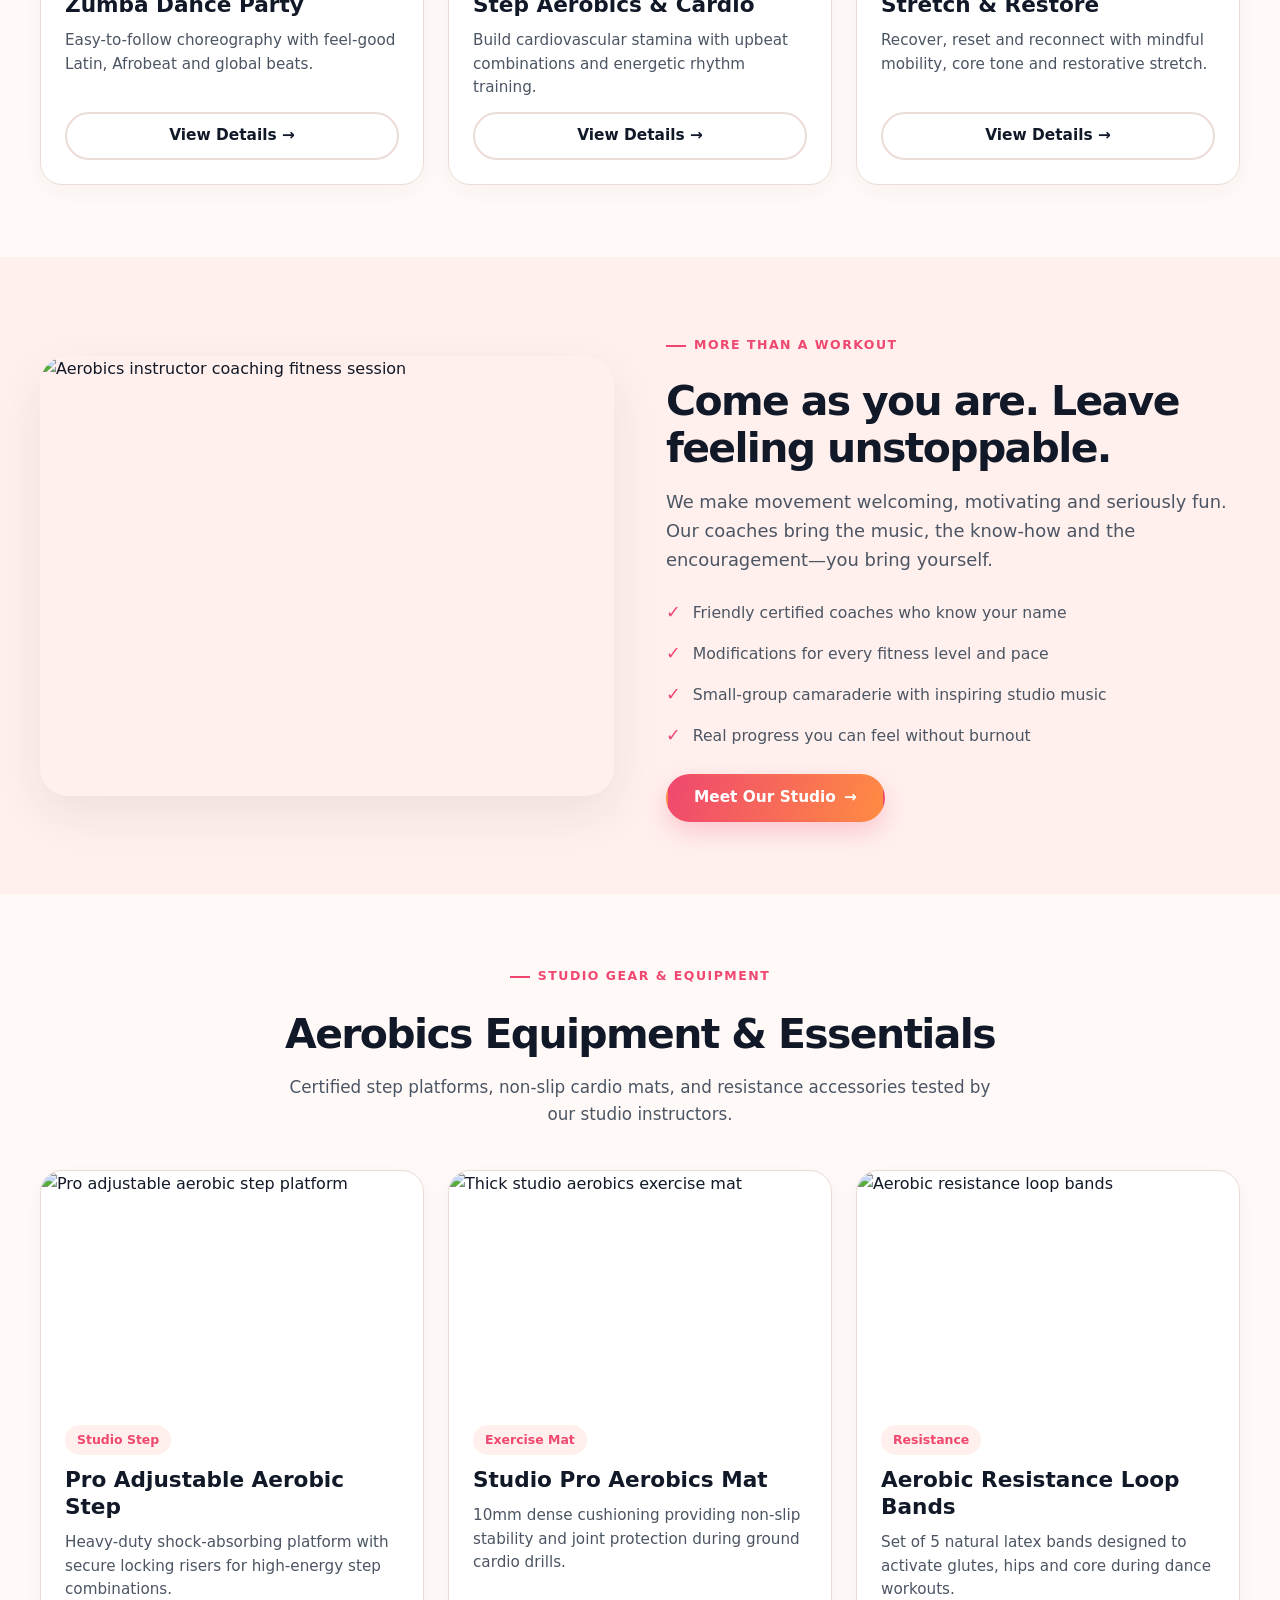
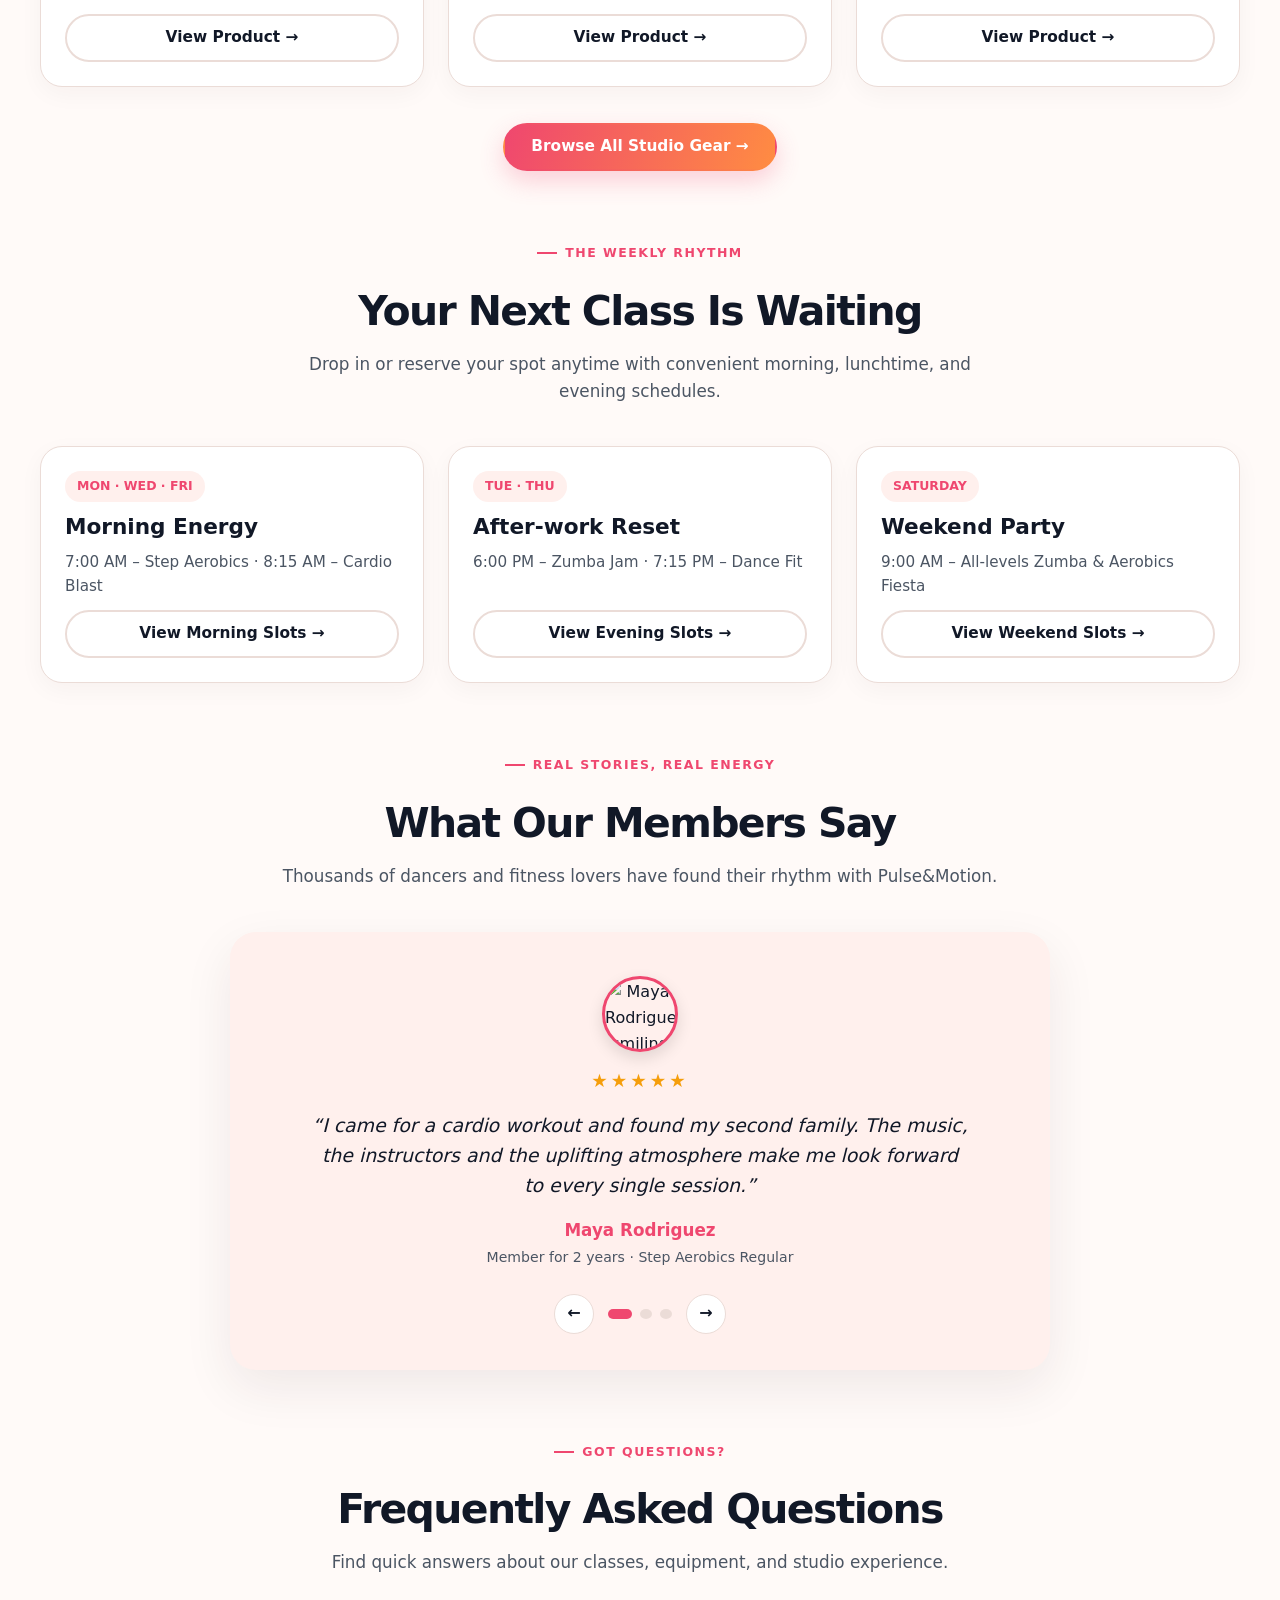
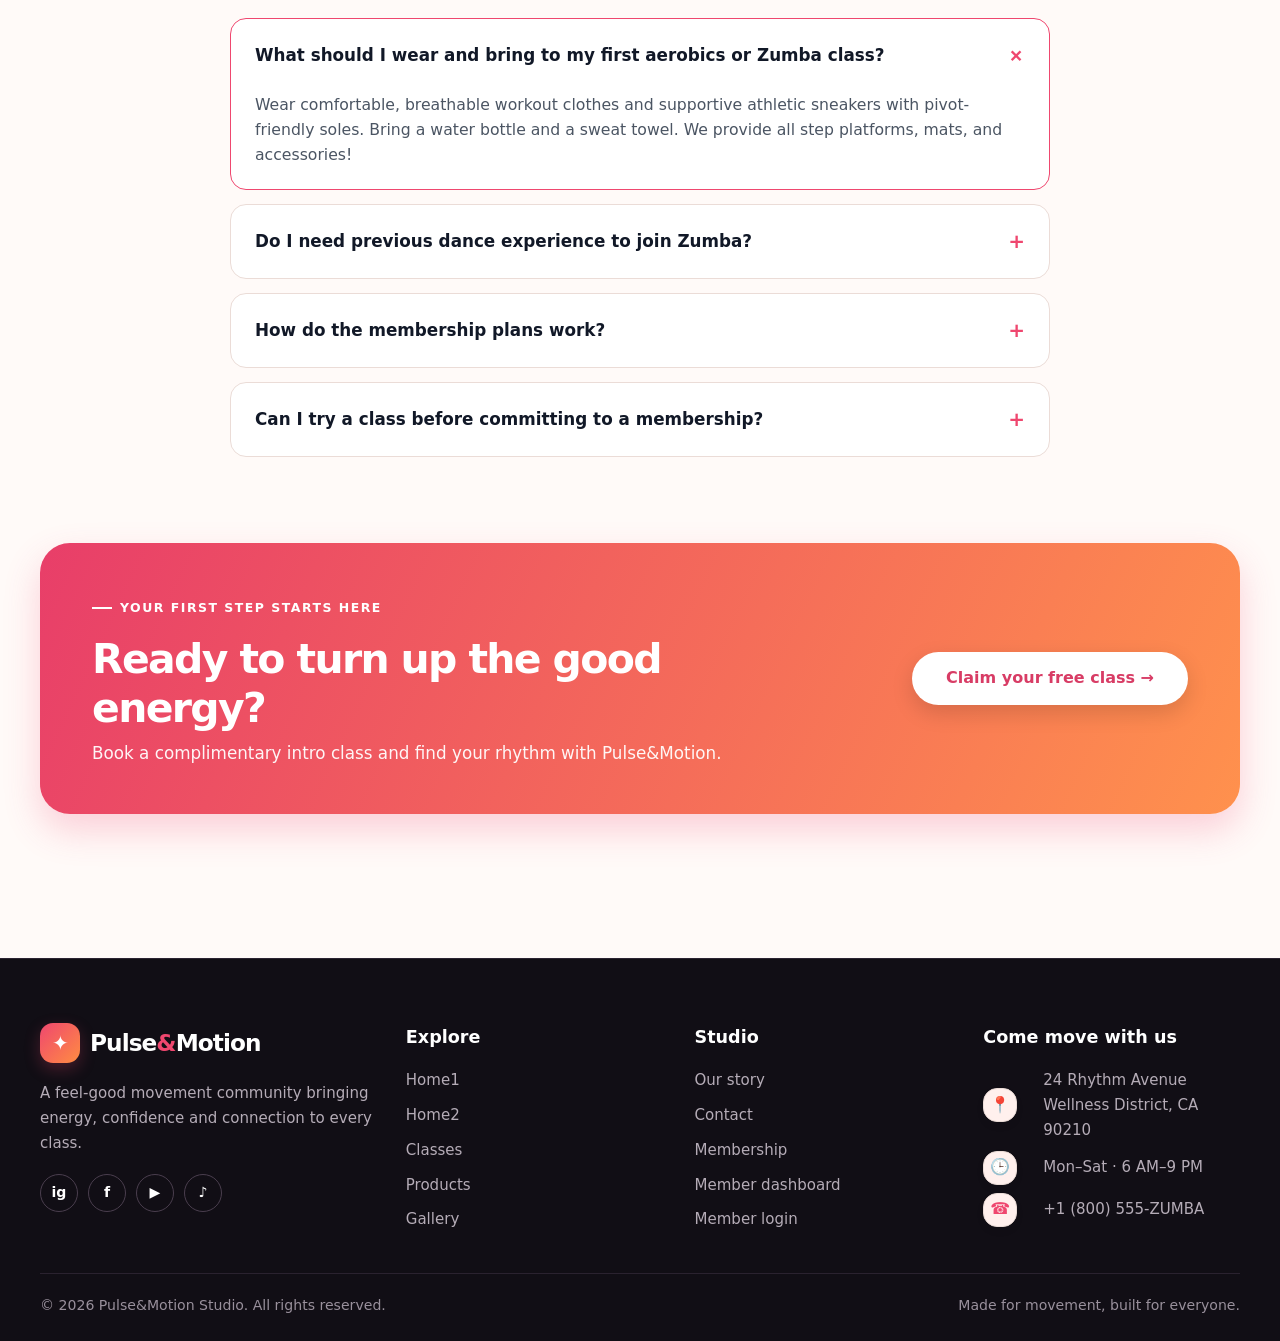
==== commit 8442e918: "Fix all 20 review issues: background heroes, review slider, FAQs, membership and dashboard pages, re" ====
--- a/index.html
+++ b/index.html
@@ -1,7 +1,7 @@
 <!doctype html>
 <html lang="en" dir="ltr">
 <head>
-  <title>Pulse&amp;Motion | Zumba &amp; Aerobics Studio</title>
+  <title>Pulse&amp;Motion - Zumba &amp; Aerobics Studio</title>
   <meta charset="UTF-8">
   <meta name="viewport" content="width=device-width, initial-scale=1.0">
   <meta name="theme-color" content="#ef476f">
@@ -34,6 +34,8 @@
         <a href="products.html">Products</a>
         <a href="gallery.html">Gallery</a>
         <a href="about.html">About</a>
+        <a href="membership.html">Membership</a>
+        <a href="dashboard.html">Dashboard</a>
         <a href="contact.html">Contact</a>
       </nav>
 
@@ -48,63 +50,52 @@
   </header>
 
   <main>
-    <!-- Hero Section (Contents Aligned to Center) -->
-    <section class="hero">
-      <div class="container">
-        <div class="hero-center">
-          <span class="eyebrow">Your energy. Your rhythm.</span>
-          <h1>Find your <em>happy place</em> in motion.</h1>
-          <p class="lead">Dance it out, build your strength and discover a community that cheers for every version of you. Your first class is on us.</p>
-          
-          <!-- Perfectly Aligned Hero CTA Buttons -->
-          <div class="hero-buttons">
-            <a class="btn" href="classes.html">Explore classes <span>→</span></a>
-            <a class="btn btn-outline" href="register.html">Try a free class</a>
-          </div>
-
-          <div class="trust">
-            <span>★★★★★ <strong>4.9/5 member love</strong></span>
-            <span>✦ All fitness levels welcome</span>
-            <span>✦ Certified aerobics instructors</span>
-          </div>
-        </div>
-
-        <!-- Hero Visual with unique Aerobics photo -->
-        <div class="hero-visual-center">
-          <img src="https://images.unsplash.com/photo-1518611012118-696072aa579a?auto=format&fit=crop&w=1200&q=85" alt="High energy aerobics dance class in bright studio" loading="eager">
-          <div class="floating-card-center">
-            <strong>Move with joy</strong>
-            <span>Dance fitness · Step Aerobics · Community</span>
-          </div>
+    <!-- Hero Section with Desktop Background Image (Point 7) -->
+    <section class="hero-bg" style="background-image: url('https://images.unsplash.com/photo-1518611012118-696072aa579a?auto=format&fit=crop&w=1600&q=85');">
+      <div class="container hero-center">
+        <span class="eyebrow">Your Energy. Your Rhythm.</span>
+        <h1>Find Your <em>Happy Place</em> in Motion.</h1>
+        <p class="lead">Dance it out, build stamina with step aerobics, and discover a welcoming community that cheers for every version of you. Your first intro class is completely free.</p>
+        
+        <!-- Hero CTA Buttons -->
+        <div class="hero-buttons">
+          <a class="btn" href="classes.html">Explore Classes <span>→</span></a>
+          <a class="btn btn-outline" href="register.html">Claim Free Class</a>
+        </div>
+
+        <div class="trust">
+          <span>★★★★★ <strong>4.9/5 Member Love</strong></span>
+          <span>✦ All Fitness Levels Welcome</span>
+          <span>✦ Certified Aerobics Instructors</span>
         </div>
       </div>
     </section>
 
     <!-- Stats Section -->
-    <section class="section" style="padding-top:20px">
+    <section class="section" style="padding-top:30px">
       <div class="container">
         <div class="stats">
           <div class="stat">
             <strong>12+</strong>
-            <span>Weekly class styles</span>
+            <span>Weekly Class Styles</span>
           </div>
           <div class="stat">
-            <strong>1.8k</strong>
-            <span>Happy members</span>
+            <strong>1,800+</strong>
+            <span>Happy Studio Members</span>
           </div>
           <div class="stat">
             <strong>15</strong>
-            <span>Expert instructors</span>
+            <span>Certified Instructors</span>
           </div>
           <div class="stat">
-            <strong>7 days</strong>
-            <span>Feel-good energy</span>
-          </div>
-        </div>
-      </div>
-    </section>
-
-    <!-- Aerobics & Zumba Classes Section (Buttons Aligned to Bottom Baseline) -->
+            <strong>7 Days</strong>
+            <span>Feel-Good Energy</span>
+          </div>
+        </div>
+      </div>
+    </section>
+
+    <!-- Aerobics & Zumba Classes Section (Point 2 - Headings properly aligned) -->
     <section class="section">
       <div class="container">
         <div class="section-head center">
@@ -116,19 +107,19 @@
           <article class="card">
             <img class="card-img" src="https://images.unsplash.com/photo-1547153760-18fc86324498?auto=format&fit=crop&w=800&q=85" alt="Zumba Dance Party" loading="lazy">
             <div class="card-body">
-              <span class="pill">High energy</span>
+              <span class="pill">High Energy</span>
               <h3>Zumba Dance Party</h3>
               <p>Easy-to-follow choreography with feel-good Latin, Afrobeat and global beats.</p>
-              <a class="btn btn-outline" href="classes.html">View details →</a>
+              <a class="btn btn-outline" href="classes.html">View Details →</a>
             </div>
           </article>
           <article class="card">
             <img class="card-img" src="https://images.unsplash.com/photo-1574680096145-d05b474e2155?auto=format&fit=crop&w=800&q=85" alt="Aerobics & Cardio Workout" loading="lazy">
             <div class="card-body">
-              <span class="pill">Heart pumping</span>
+              <span class="pill">Heart Pumping</span>
               <h3>Step Aerobics &amp; Cardio</h3>
               <p>Build cardiovascular stamina with upbeat combinations and energetic rhythm training.</p>
-              <a class="btn btn-outline" href="classes.html">View details →</a>
+              <a class="btn btn-outline" href="classes.html">View Details →</a>
             </div>
           </article>
           <article class="card">
@@ -137,19 +128,19 @@
               <span class="pill">Balance &amp; Tone</span>
               <h3>Stretch &amp; Restore</h3>
               <p>Recover, reset and reconnect with mindful mobility, core tone and restorative stretch.</p>
-              <a class="btn btn-outline" href="classes.html">View details →</a>
-            </div>
-          </article>
-        </div>
-      </div>
-    </section>
-
-    <!-- Split Section (Aerobics Coaching Photo & Properly Aligned Split CTA) -->
+              <a class="btn btn-outline" href="classes.html">View Details →</a>
+            </div>
+          </article>
+        </div>
+      </div>
+    </section>
+
+    <!-- Split Section (Aerobics Coaching Photo & Aligned CTA) -->
     <section class="section" style="background:var(--soft)">
       <div class="container split">
         <img src="https://images.unsplash.com/photo-1583454110551-21f2fa2afe61?auto=format&fit=crop&w=1000&q=85" alt="Aerobics instructor coaching fitness session" loading="lazy">
         <div>
-          <span class="eyebrow">More than a workout</span>
+          <span class="eyebrow">More Than a Workout</span>
           <h2>Come as you are. Leave feeling unstoppable.</h2>
           <p class="lead" style="text-align:inherit;margin:0 0 20px">We make movement welcoming, motivating and seriously fun. Our coaches bring the music, the know-how and the encouragement—you bring yourself.</p>
           <ul class="check-list">
@@ -158,15 +149,14 @@
             <li>Small-group camaraderie with inspiring studio music</li>
             <li>Real progress you can feel without burnout</li>
           </ul>
-          <!-- Properly Aligned Split CTA Button -->
           <div class="split-cta">
-            <a class="btn" href="about.html">Meet our studio <span>→</span></a>
-          </div>
-        </div>
-      </div>
-    </section>
-
-    <!-- Aerobics Gear & Studio Essentials Section (100% Aerobics Focus) -->
+            <a class="btn" href="about.html">Meet Our Studio <span>→</span></a>
+          </div>
+        </div>
+      </div>
+    </section>
+
+    <!-- Aerobics Equipment & Essentials Section (Point 2 - Headings properly aligned) -->
     <section class="section">
       <div class="container">
         <div class="section-head center">
@@ -181,7 +171,7 @@
               <span class="pill">Studio Step</span>
               <h3>Pro Adjustable Aerobic Step</h3>
               <p>Heavy-duty shock-absorbing platform with secure locking risers for high-energy step combinations.</p>
-              <a class="btn btn-outline" href="products.html">View product →</a>
+              <a class="btn btn-outline" href="products.html">View Product →</a>
             </div>
           </article>
           <article class="card">
@@ -190,7 +180,7 @@
               <span class="pill">Exercise Mat</span>
               <h3>Studio Pro Aerobics Mat</h3>
               <p>10mm dense cushioning providing non-slip stability and joint protection during ground cardio drills.</p>
-              <a class="btn btn-outline" href="products.html">View product →</a>
+              <a class="btn btn-outline" href="products.html">View Product →</a>
             </div>
           </article>
           <article class="card">
@@ -199,11 +189,10 @@
               <span class="pill">Resistance</span>
               <h3>Aerobic Resistance Loop Bands</h3>
               <p>Set of 5 natural latex bands designed to activate glutes, hips and core during dance workouts.</p>
-              <a class="btn btn-outline" href="products.html">View product →</a>
-            </div>
-          </article>
-        </div>
-        <!-- Properly Aligned Section CTA Button -->
+              <a class="btn btn-outline" href="products.html">View Product →</a>
+            </div>
+          </article>
+        </div>
         <div class="section-cta">
           <a class="btn" href="products.html">Browse All Studio Gear →</a>
         </div>
@@ -213,40 +202,134 @@
     <!-- Weekly Schedule Section -->
     <section class="section" style="padding-top:0">
       <div class="container">
-        <div class="section-head">
-          <div>
-            <span class="eyebrow">The weekly rhythm</span>
-            <h2>Your next class is waiting</h2>
-          </div>
-          <a class="btn btn-outline" href="classes.html">View full timetable →</a>
+        <div class="section-head center">
+          <span class="eyebrow">The Weekly Rhythm</span>
+          <h2>Your Next Class Is Waiting</h2>
+          <p>Drop in or reserve your spot anytime with convenient morning, lunchtime, and evening schedules.</p>
         </div>
         <div class="grid-3">
           <div class="card card-body">
             <span class="pill">MON · WED · FRI</span>
             <h3>Morning Energy</h3>
             <p>7:00 AM – Step Aerobics · 8:15 AM – Cardio Blast</p>
+            <a class="btn btn-outline" href="classes.html" style="margin-top:auto">View Morning Slots →</a>
           </div>
           <div class="card card-body">
             <span class="pill">TUE · THU</span>
             <h3>After-work Reset</h3>
             <p>6:00 PM – Zumba Jam · 7:15 PM – Dance Fit</p>
+            <a class="btn btn-outline" href="classes.html" style="margin-top:auto">View Evening Slots →</a>
           </div>
           <div class="card card-body">
             <span class="pill">SATURDAY</span>
             <h3>Weekend Party</h3>
             <p>9:00 AM – All-levels Zumba &amp; Aerobics Fiesta</p>
-          </div>
-        </div>
-      </div>
-    </section>
-
-    <!-- Testimonial Quote -->
+            <a class="btn btn-outline" href="classes.html" style="margin-top:auto">View Weekend Slots →</a>
+          </div>
+        </div>
+      </div>
+    </section>
+
+    <!-- Testimonial Review Slider with Images (Point 3) -->
     <section class="section" style="padding-top:0">
       <div class="container">
-        <div class="quote">
-          <div class="stars">★★★★★</div>
-          <p>“I came for a cardio workout and found my second family. The music, the instructors and the uplifting atmosphere make me look forward to every single session.”</p>
-          <b>— Maya R., studio member</b>
+        <div class="section-head center">
+          <span class="eyebrow">Real Stories, Real Energy</span>
+          <h2>What Our Members Say</h2>
+          <p>Thousands of dancers and fitness lovers have found their rhythm with Pulse&amp;Motion.</p>
+        </div>
+
+        <div class="review-slider-wrap">
+          <!-- Slide 1 -->
+          <div class="review-slide active">
+            <img class="review-avatar" src="https://images.unsplash.com/photo-1534528741775-53994a69daeb?auto=format&fit=crop&w=200&q=80" alt="Maya Rodriguez smiling member photo">
+            <div class="stars">★★★★★</div>
+            <p class="review-quote">“I came for a cardio workout and found my second family. The music, the instructors and the uplifting atmosphere make me look forward to every single session.”</p>
+            <div class="review-author">Maya Rodriguez</div>
+            <div class="review-role">Member for 2 years · Step Aerobics Regular</div>
+          </div>
+
+          <!-- Slide 2 -->
+          <div class="review-slide">
+            <img class="review-avatar" src="https://images.unsplash.com/photo-1507003211169-0a1dd7228f2d?auto=format&fit=crop&w=200&q=80" alt="Carlos Morales member photo">
+            <div class="stars">★★★★★</div>
+            <p class="review-quote">“Lost 22 pounds in 4 months and gained so much energy! The step aerobics workouts are electrifying and keep me motivated every single week.”</p>
+            <div class="review-author">Carlos Morales</div>
+            <div class="review-role">Member for 1 year · Morning Cardio Enthusiast</div>
+          </div>
+
+          <!-- Slide 3 -->
+          <div class="review-slide">
+            <img class="review-avatar" src="https://images.unsplash.com/photo-1573496359142-b8d87734a5a2?auto=format&fit=crop&w=200&q=80" alt="Priya Kapoor member photo">
+            <div class="stars">★★★★★</div>
+            <p class="review-quote">“As a complete beginner, I was nervous, but the coaches broke down every dance rhythm with patience and joy. It is undeniably the highlight of my week!”</p>
+            <div class="review-author">Priya Kapoor</div>
+            <div class="review-role">Member for 8 months · Zumba Dance Fan</div>
+          </div>
+
+          <!-- Slider Controls -->
+          <div class="slider-controls">
+            <button class="slider-btn" data-slide-prev aria-label="Previous review">←</button>
+            <div class="slider-dots">
+              <button class="slider-dot active" aria-label="Slide 1"></button>
+              <button class="slider-dot" aria-label="Slide 2"></button>
+              <button class="slider-dot" aria-label="Slide 3"></button>
+            </div>
+            <button class="slider-btn" data-slide-next aria-label="Next review">→</button>
+          </div>
+        </div>
+      </div>
+    </section>
+
+    <!-- FAQ Accordion Section (Point 15) -->
+    <section class="section" style="padding-top:0">
+      <div class="container">
+        <div class="section-head center">
+          <span class="eyebrow">Got Questions?</span>
+          <h2>Frequently Asked Questions</h2>
+          <p>Find quick answers about our classes, equipment, and studio experience.</p>
+        </div>
+
+        <div class="faq-wrap">
+          <div class="faq-item open">
+            <button class="faq-question" type="button">
+              <span>What should I wear and bring to my first aerobics or Zumba class?</span>
+              <span class="faq-icon">+</span>
+            </button>
+            <div class="faq-answer">
+              Wear comfortable, breathable workout clothes and supportive athletic sneakers with pivot-friendly soles. Bring a water bottle and a sweat towel. We provide all step platforms, mats, and accessories!
+            </div>
+          </div>
+
+          <div class="faq-item">
+            <button class="faq-question" type="button">
+              <span>Do I need previous dance experience to join Zumba?</span>
+              <span class="faq-icon">+</span>
+            </button>
+            <div class="faq-answer">
+              Not at all! Our Zumba and dance fitness classes are designed for all levels. The choreography repeats with the rhythm, and our instructors provide easy modifications throughout.
+            </div>
+          </div>
+
+          <div class="faq-item">
+            <button class="faq-question" type="button">
+              <span>How do the membership plans work?</span>
+              <span class="faq-icon">+</span>
+            </button>
+            <div class="faq-answer">
+              We offer single drop-ins, 5-class packs, and unlimited monthly passes. There are no annual lock-in contracts—you can pause or cancel anytime from your member dashboard.
+            </div>
+          </div>
+
+          <div class="faq-item">
+            <button class="faq-question" type="button">
+              <span>Can I try a class before committing to a membership?</span>
+              <span class="faq-icon">+</span>
+            </button>
+            <div class="faq-answer">
+              Yes! Your first intro class is completely complimentary. Simply click 'Claim free class' or register to book your spot.
+            </div>
+          </div>
         </div>
       </div>
     </section>
@@ -256,7 +339,7 @@
       <div class="container">
         <div class="cta">
           <div class="cta-content">
-            <span class="eyebrow">Your first step starts here</span>
+            <span class="eyebrow">Your First Step Starts Here</span>
             <h2>Ready to turn up the good energy?</h2>
             <p>Book a complimentary intro class and find your rhythm with Pulse&amp;Motion.</p>
           </div>
@@ -268,7 +351,7 @@
     </section>
   </main>
 
-  <!-- Footer -->
+  <!-- Footer (Points 4 & 6) -->
   <footer class="footer">
     <div class="container">
       <div class="footer-grid">
@@ -300,14 +383,26 @@
           <div class="footer-links">
             <a href="about.html">Our story</a>
             <a href="contact.html">Contact</a>
-            <a href="register.html">Membership</a>
+            <a href="membership.html">Membership</a>
+            <a href="dashboard.html">Member dashboard</a>
             <a href="login.html">Member login</a>
           </div>
         </div>
+        <!-- Point 4: Icons for Come move with us -->
         <div>
           <h4>Come move with us</h4>
-          <p>24 Rhythm Avenue<br>Wellness District, CA 90210</p>
-          <p>Mon–Sat · 6 AM–9 PM</p>
+          <p class="contact-item" style="margin:8px 0;align-items:center">
+            <span class="contact-icon-badge" style="width:34px;height:34px;font-size:1rem;margin-right:10px">📍</span>
+            <span>24 Rhythm Avenue<br>Wellness District, CA 90210</span>
+          </p>
+          <p class="contact-item" style="margin:8px 0;align-items:center">
+            <span class="contact-icon-badge" style="width:34px;height:34px;font-size:1rem;margin-right:10px">🕒</span>
+            <span>Mon–Sat · 6 AM–9 PM</span>
+          </p>
+          <p class="contact-item" style="margin:8px 0;align-items:center">
+            <span class="contact-icon-badge" style="width:34px;height:34px;font-size:1rem;margin-right:10px">☎</span>
+            <span>+1 (800) 555-ZUMBA</span>
+          </p>
         </div>
       </div>
       <div class="copyright">
@@ -316,5 +411,8 @@
       </div>
     </div>
   </footer>
+
+  <!-- Back to top button (Point 5) -->
+  <button class="back-to-top" aria-label="Back to top">↑</button>
 </body>
-</html>
+</html>
--- a/assets/css/style.css
+++ b/assets/css/style.css
@@ -101,7 +101,7 @@
   display: flex;
   align-items: center;
   justify-content: space-between;
-  gap: 20px;
+  gap: 16px;
 }
 
 .brand {
@@ -109,7 +109,7 @@
   align-items: center;
   gap: 10px;
   font-weight: 900;
-  font-size: 1.25rem;
+  font-size: 1.35rem;
   letter-spacing: -0.04em;
   color: var(--ink);
   white-space: nowrap;
@@ -126,6 +126,7 @@
   color: #ffffff;
   font-size: 1.25rem;
   box-shadow: 0 6px 16px rgba(239, 71, 111, 0.25);
+  flex-shrink: 0;
 }
 
 .brand span:last-child b {
@@ -139,7 +140,7 @@
   justify-content: center;
   flex: 1;
   margin: 0 auto;
-  gap: 24px;
+  gap: 20px;
   font-size: 0.95rem;
   font-weight: 650;
   text-align: center;
@@ -150,6 +151,7 @@
   padding: 8px 6px;
   position: relative;
   transition: color 0.2s ease;
+  white-space: nowrap;
 }
 
 .nav-links a:hover,
@@ -172,7 +174,7 @@
 .nav-actions {
   display: flex;
   align-items: center;
-  gap: 10px;
+  gap: 8px;
   flex-shrink: 0;
 }
 
@@ -181,7 +183,7 @@
   background: var(--surface);
   color: var(--ink);
   border-radius: 12px;
-  padding: 9px 12px;
+  padding: 8px 12px;
   font-weight: 700;
   font-size: 0.88rem;
   cursor: pointer;
@@ -200,12 +202,11 @@
 
 .menu-btn {
   display: none;
-  font-size: 1.1rem;
-}
-
-/* =========================================================
-   PERFECTLY ALIGNED BUTTONS & CTA STYLING
-   ========================================================= */
+  font-size: 1.15rem;
+  padding: 8px 12px;
+}
+
+/* BUTTONS */
 .btn {
   display: inline-flex;
   align-items: center;
@@ -251,7 +252,7 @@
 }
 
 .btn-small {
-  padding: 8px 18px;
+  padding: 8px 16px;
   font-size: 0.88rem;
   min-height: 38px;
 }
@@ -264,20 +265,147 @@
   width: 100%;
 }
 
-/* HERO SECTION (CENTERED) */
-.hero {
-  padding: 64px 0 54px;
-  text-align: center;
+/* =========================================================
+   HERO SECTIONS WITH IMMERSIVE BACKGROUND IMAGE (Point 7)
+   ========================================================= */
+.hero-bg {
   position: relative;
-}
-
-.hero-center {
+  background-size: cover;
+  background-position: center;
+  padding: 110px 0 95px;
+  color: #ffffff;
+  border-radius: 28px;
+  margin: 24px auto 0;
+  overflow: hidden;
+  box-shadow: var(--shadow);
+  display: flex;
+  align-items: center;
+  justify-content: center;
+  text-align: center;
+}
+
+.hero-bg::before {
+  content: "";
+  position: absolute;
+  inset: 0;
+  background: linear-gradient(180deg, rgba(14, 11, 18, 0.74) 0%, rgba(14, 11, 18, 0.88) 100%);
+  z-index: 1;
+}
+
+.hero-bg .hero-center {
+  position: relative;
+  z-index: 2;
   max-width: 860px;
   margin: 0 auto;
   display: flex;
   flex-direction: column;
   align-items: center;
   text-align: center;
+  padding: 0 20px;
+}
+
+.hero-bg .eyebrow {
+  color: var(--brand);
+  background: rgba(255, 255, 255, 0.12);
+  backdrop-filter: blur(8px);
+  padding: 6px 16px;
+  border-radius: 999px;
+  border: 1px solid rgba(255, 255, 255, 0.2);
+}
+
+.hero-bg .eyebrow::before {
+  background: var(--brand);
+}
+
+.hero-bg h1 {
+  color: #ffffff;
+  font-size: clamp(2.4rem, 5vw, 4.2rem);
+  margin: 16px auto 20px;
+  line-height: 1.1;
+  text-shadow: 0 2px 14px rgba(0, 0, 0, 0.4);
+}
+
+.hero-bg .lead {
+  color: rgba(255, 255, 255, 0.94);
+  font-size: 1.15rem;
+  margin: 0 auto 28px;
+  text-shadow: 0 1px 8px rgba(0, 0, 0, 0.3);
+}
+
+.hero-bg .hero-buttons {
+  margin-bottom: 24px;
+}
+
+.hero-bg .trust {
+  color: rgba(255, 255, 255, 0.9);
+}
+
+.hero-bg .trust strong {
+  color: #ffffff;
+}
+
+.hero-bg .btn-outline {
+  border-color: rgba(255, 255, 255, 0.6) !important;
+  color: #ffffff !important;
+}
+
+.hero-bg .btn-outline:hover {
+  background: rgba(255, 255, 255, 0.2) !important;
+  border-color: #ffffff !important;
+}
+
+/* Page Hero Background (Inner pages: Classes, Products, Gallery, About, Contact, Membership, Dashboard) */
+.page-hero-bg {
+  position: relative;
+  background-size: cover;
+  background-position: center;
+  padding: 85px 0 75px;
+  color: #ffffff;
+  border-radius: 28px;
+  margin: 20px auto 0;
+  overflow: hidden;
+  box-shadow: var(--shadow);
+  text-align: center;
+}
+
+.page-hero-bg::before {
+  content: "";
+  position: absolute;
+  inset: 0;
+  background: linear-gradient(180deg, rgba(14, 11, 18, 0.76) 0%, rgba(14, 11, 18, 0.90) 100%);
+  z-index: 1;
+}
+
+.page-hero-bg .container {
+  position: relative;
+  z-index: 2;
+  display: flex;
+  flex-direction: column;
+  align-items: center;
+  text-align: center;
+  max-width: 820px;
+}
+
+.page-hero-bg .eyebrow {
+  color: var(--brand);
+  background: rgba(255, 255, 255, 0.12);
+  backdrop-filter: blur(8px);
+  padding: 6px 16px;
+  border-radius: 999px;
+  border: 1px solid rgba(255, 255, 255, 0.2);
+  margin-bottom: 12px;
+}
+
+.page-hero-bg h1 {
+  color: #ffffff;
+  font-size: clamp(2.2rem, 4vw, 3.4rem);
+  margin: 6px 0 14px;
+}
+
+.page-hero-bg .lead {
+  color: rgba(255, 255, 255, 0.92);
+  font-size: 1.1rem;
+  margin: 0 auto;
 }
 
 .eyebrow {
@@ -289,12 +417,12 @@
   text-transform: uppercase;
   letter-spacing: 0.12em;
   font-size: 0.78rem;
-  margin-bottom: 14px;
+  margin-bottom: 12px;
 }
 
 .eyebrow::before {
   content: "";
-  width: 24px;
+  width: 20px;
   height: 2px;
   background: var(--brand);
 }
@@ -304,10 +432,9 @@
 }
 
 h1 {
-  font-size: clamp(2.4rem, 5vw, 4.4rem);
-  line-height: 1.08;
+  font-size: clamp(2.4rem, 5vw, 4.2rem);
+  line-height: 1.1;
   letter-spacing: -0.05em;
-  margin: 12px 0 20px;
   color: var(--ink);
   text-align: center;
 }
@@ -333,7 +460,7 @@
 }
 
 .lead {
-  font-size: 1.15rem;
+  font-size: 1.12rem;
   color: var(--muted);
   max-width: 660px;
   margin: 0 auto 28px;
@@ -348,7 +475,7 @@
   justify-content: center;
   align-items: center;
   flex-wrap: wrap;
-  margin: 0 auto 28px;
+  margin: 0 auto 26px;
   vertical-align: middle;
 }
 
@@ -371,139 +498,48 @@
   color: var(--ink);
 }
 
-.hero-visual-center {
-  margin-top: 40px;
-  position: relative;
-  max-width: 1060px;
-  margin-left: auto;
-  margin-right: auto;
-  border-radius: 30px;
-  overflow: hidden;
-  box-shadow: var(--shadow);
-}
-
-.hero-visual-center img {
-  width: 100%;
-  height: 500px;
-  object-fit: cover;
-  transition: transform 0.4s ease;
-}
-
-.hero-visual-center:hover img {
-  transform: scale(1.02);
-}
-
-.floating-card-center {
-  position: absolute;
-  bottom: 24px;
-  left: 24px;
-  background: var(--surface);
-  border: 1px solid var(--line);
-  padding: 16px 22px;
-  border-radius: 18px;
-  box-shadow: var(--shadow);
-  max-width: 280px;
-  text-align: left;
-}
-
-.floating-card-center strong {
-  display: block;
-  font-size: 1.25rem;
-  color: var(--brand);
-}
-
-.floating-card-center span {
-  font-size: 0.88rem;
-  color: var(--muted);
-}
-
-/* PAGE HERO (CENTERED) */
-.page-hero {
-  padding: 64px 0 48px;
-  background: var(--soft);
-  text-align: center;
-  transition: background 0.3s ease;
-}
-
-.page-hero .container {
+/* =========================================================
+   PERFECT SECTION HEADINGS (Point 2 & 8)
+   ========================================================= */
+.section {
+  padding: 72px 0;
+}
+
+.section-head {
+  text-align: center;
+  max-width: 720px;
+  margin: 0 auto 42px;
   display: flex;
   flex-direction: column;
   align-items: center;
-  text-align: center;
-}
-
-.breadcrumbs {
-  color: var(--muted);
-  font-size: 0.9rem;
-  font-weight: 600;
-  margin-bottom: 12px;
-  text-align: center;
-}
-
-.page-hero .eyebrow {
   justify-content: center;
-}
-
-.page-hero h1 {
-  text-align: center;
-  margin: 0 0 14px;
-}
-
-.page-hero .lead {
-  text-align: center;
-  margin: 0 auto;
-  max-width: 680px;
-}
-
-.page-hero-banner {
-  margin-top: 36px;
-  width: 100%;
-  max-width: 1040px;
-  border-radius: 26px;
-  overflow: hidden;
-  box-shadow: var(--shadow);
-}
-
-.page-hero-banner img {
-  width: 100%;
-  height: 380px;
-  object-fit: cover;
-}
-
-/* SECTIONS */
-.section {
-  padding: 76px 0;
-}
-
-.section-head {
-  display: flex;
-  justify-content: space-between;
-  align-items: flex-end;
-  gap: 25px;
-  margin-bottom: 36px;
+  gap: 8px;
+}
+
+.section-head.center {
+  text-align: center;
+  align-items: center;
+}
+
+.section-head h2 {
+  margin: 4px 0 8px;
+  text-align: center;
 }
 
 .section-head p {
   color: var(--muted);
-  max-width: 520px;
-  margin: 0;
   font-size: 1.05rem;
+  line-height: 1.6;
+  margin: 0 auto;
+  text-align: center;
+}
+
+.section-head .eyebrow {
+  justify-content: center;
 }
 
 .center {
   text-align: center;
-}
-
-.center .section-head {
-  display: block;
-}
-
-.center .section-head p {
-  margin: 0 auto;
-}
-
-.center .eyebrow {
-  justify-content: center;
 }
 
 /* GRIDS */
@@ -520,7 +556,7 @@
 }
 
 /* =========================================================
-   CARDS & CARD CTA BUTTON HORIZONTAL BASELINE ALIGNMENT
+   CARDS & CENTER CARD ALIGNMENT (Point 9)
    ========================================================= */
 .card {
   background: var(--surface);
@@ -540,6 +576,14 @@
   border-color: color-mix(in srgb, var(--brand) 40%, var(--line));
 }
 
+/* Center card elevation & alignment in Home 2 (Point 9) */
+.card-featured {
+  border: 2px solid var(--brand) !important;
+  position: relative;
+  box-shadow: 0 16px 40px rgba(239, 71, 111, 0.16) !important;
+  transform: scale(1.02);
+}
+
 .card-img {
   height: 230px;
   width: 100%;
@@ -570,7 +614,6 @@
   flex: 1;
 }
 
-/* All Card CTA Buttons lock to the exact bottom baseline */
 .card-body .btn,
 .product-card .card-body .btn {
   margin-top: auto !important;
@@ -634,7 +677,7 @@
   font-weight: 600;
 }
 
-/* SPLIT SECTION & SPLIT CTA BUTTON */
+/* SPLIT SECTION & SPLIT CTA */
 .split {
   display: grid;
   grid-template-columns: 1fr 1fr;
@@ -643,7 +686,7 @@
 }
 
 .split img {
-  height: 450px;
+  height: 440px;
   width: 100%;
   object-fit: cover;
   border-radius: 28px;
@@ -679,36 +722,259 @@
   font-size: 1.1rem;
 }
 
-.quote {
-  background: var(--soft);
-  padding: 36px 40px;
-  border-radius: 24px;
-  font-size: 1.15rem;
-  text-align: center;
+/* =========================================================
+   TESTIMONIAL REVIEW SLIDER WITH IMAGES (Point 3)
+   ========================================================= */
+.review-slider-wrap {
+  position: relative;
   max-width: 820px;
   margin: 0 auto;
-  transition: background 0.3s ease;
-}
-
-.quote p {
-  color: var(--ink);
+  overflow: hidden;
+  border-radius: 26px;
+  background: var(--soft);
+  padding: 44px 38px 36px;
+  box-shadow: var(--shadow);
+}
+
+.review-slide {
+  display: none;
+  flex-direction: column;
+  align-items: center;
+  text-align: center;
+  animation: fadeIn 0.4s ease;
+}
+
+.review-slide.active {
+  display: flex;
+}
+
+.review-avatar {
+  width: 76px;
+  height: 76px;
+  border-radius: 50%;
+  object-fit: cover;
+  border: 3px solid var(--brand);
+  box-shadow: 0 6px 16px rgba(0, 0, 0, 0.12);
+  margin-bottom: 14px;
+}
+
+.review-quote {
+  font-size: 1.18rem;
   font-style: italic;
-  margin: 12px 0 16px;
-}
-
-.quote b {
-  color: var(--brand);
+  color: var(--ink);
+  line-height: 1.6;
+  margin: 14px auto 16px;
+  max-width: 660px;
+}
+
+.review-author {
+  font-weight: 850;
+  color: var(--brand);
+  font-size: 1.05rem;
+}
+
+.review-role {
+  color: var(--muted);
+  font-size: 0.88rem;
+  margin-top: 2px;
+}
+
+.slider-controls {
+  display: flex;
+  align-items: center;
+  justify-content: center;
+  gap: 14px;
+  margin-top: 24px;
+}
+
+.slider-btn {
+  width: 40px;
+  height: 40px;
+  border-radius: 50%;
+  border: 1px solid var(--line);
+  background: var(--surface);
+  color: var(--ink);
+  cursor: pointer;
+  display: grid;
+  place-items: center;
+  font-size: 1rem;
+  font-weight: bold;
+  transition: all 0.2s ease;
+}
+
+.slider-btn:hover {
+  background: var(--brand);
+  color: #fff;
+  border-color: var(--brand);
+}
+
+.slider-dots {
+  display: flex;
+  gap: 8px;
+  align-items: center;
+}
+
+.slider-dot {
+  width: 10px;
+  height: 10px;
+  border-radius: 50%;
+  background: var(--line);
+  border: 0;
+  cursor: pointer;
+  transition: all 0.2s ease;
+}
+
+.slider-dot.active {
+  background: var(--brand);
+  width: 24px;
+  border-radius: 999px;
+}
+
+@keyframes fadeIn {
+  from { opacity: 0; transform: translateY(6px); }
+  to { opacity: 1; transform: translateY(0); }
 }
 
 .stars {
   color: #f59e0b;
   letter-spacing: 3px;
-  font-size: 1.1rem;
+  font-size: 1.15rem;
 }
 
 /* =========================================================
-   SECTION FOOTER CTA BUTTON
+   FAQ ACCORDION SECTION (Point 15)
    ========================================================= */
+.faq-wrap {
+  max-width: 820px;
+  margin: 0 auto;
+}
+
+.faq-item {
+  border: 1px solid var(--line);
+  border-radius: 16px;
+  background: var(--surface);
+  margin-bottom: 14px;
+  overflow: hidden;
+  transition: border-color 0.2s ease;
+}
+
+.faq-item.open {
+  border-color: var(--brand);
+}
+
+.faq-question {
+  width: 100%;
+  padding: 20px 24px;
+  display: flex;
+  justify-content: space-between;
+  align-items: center;
+  background: transparent;
+  border: 0;
+  cursor: pointer;
+  text-align: left;
+  font-size: 1.05rem;
+  font-weight: 750;
+  color: var(--ink);
+  gap: 16px;
+}
+
+.faq-icon {
+  font-size: 1.25rem;
+  font-weight: bold;
+  color: var(--brand);
+  transition: transform 0.25s ease;
+  flex-shrink: 0;
+}
+
+.faq-item.open .faq-icon {
+  transform: rotate(45deg);
+}
+
+.faq-answer {
+  display: none;
+  padding: 0 24px 22px;
+  color: var(--muted);
+  font-size: 0.98rem;
+  line-height: 1.6;
+}
+
+.faq-item.open .faq-answer {
+  display: block;
+}
+
+/* =========================================================
+   INSTRUCTOR CARDS (Point 13 - About page)
+   ========================================================= */
+.instructor-card {
+  border-radius: var(--radius);
+  background: var(--surface);
+  border: 1px solid var(--line);
+  overflow: hidden;
+  box-shadow: 0 7px 25px rgba(40, 20, 30, 0.04);
+  text-align: center;
+  transition: transform 0.25s ease;
+}
+
+.instructor-card:hover {
+  transform: translateY(-4px);
+}
+
+.instructor-card img {
+  height: 280px;
+  width: 100%;
+  object-fit: cover;
+}
+
+.instructor-body {
+  padding: 22px;
+}
+
+.instructor-body h3 {
+  margin: 6px 0 4px;
+}
+
+.instructor-role {
+  color: var(--brand);
+  font-weight: 750;
+  font-size: 0.88rem;
+  margin-bottom: 10px;
+  display: block;
+}
+
+/* =========================================================
+   CONTACT ICON BADGE WITH HIGH CONTRAST (Point 14)
+   ========================================================= */
+.contact-item {
+  display: flex;
+  align-items: flex-start;
+  gap: 16px;
+  margin: 22px 0;
+  color: var(--muted);
+  font-size: 0.96rem;
+}
+
+.contact-icon-badge {
+  width: 46px;
+  height: 46px;
+  border-radius: 14px;
+  background: var(--soft);
+  border: 1.5px solid var(--line);
+  display: grid;
+  place-items: center;
+  font-size: 1.3rem;
+  color: var(--brand);
+  flex-shrink: 0;
+  box-shadow: 0 4px 10px rgba(0, 0, 0, 0.04);
+}
+
+.contact-item b {
+  display: block;
+  color: var(--ink);
+  margin-bottom: 4px;
+  font-size: 1rem;
+}
+
+/* SECTION FOOTER CTA */
 .section-cta {
   display: flex;
   justify-content: center;
@@ -829,7 +1095,7 @@
   color: #ffffff;
   padding: 16px;
   font-size: 0.9rem;
-  font-weight: 700;
+  font-weight: 750;
   opacity: 0;
   transition: opacity 0.25s ease;
 }
@@ -953,25 +1219,6 @@
   box-shadow: 0 8px 30px rgba(0, 0, 0, 0.03);
 }
 
-.contact-item {
-  display: flex;
-  gap: 16px;
-  margin: 22px 0;
-  color: var(--muted);
-  font-size: 0.96rem;
-}
-
-.contact-item span {
-  font-size: 1.3rem;
-  color: var(--brand);
-}
-
-.contact-item b {
-  display: block;
-  color: var(--ink);
-  margin-bottom: 4px;
-}
-
 .map-frame {
   width: 100%;
   height: 290px;
@@ -980,7 +1227,7 @@
   margin-top: 22px;
 }
 
-/* FORM FIELDS */
+/* FORM FIELDS & PASSWORD EYE TOGGLE (Point 16) */
 .field {
   margin-bottom: 18px;
 }
@@ -991,6 +1238,34 @@
   font-size: 0.9rem;
   margin-bottom: 8px;
   color: var(--ink);
+}
+
+.field-password-wrap {
+  position: relative;
+  display: flex;
+  align-items: center;
+}
+
+.field-password-wrap input {
+  padding-right: 48px !important;
+}
+
+.eye-toggle-btn {
+  position: absolute;
+  right: 12px;
+  background: transparent;
+  border: 0;
+  color: var(--muted);
+  cursor: pointer;
+  font-size: 1.15rem;
+  padding: 6px;
+  display: grid;
+  place-items: center;
+  border-radius: 8px;
+}
+
+.eye-toggle-btn:hover {
+  color: var(--brand);
 }
 
 .field input, .field textarea, .field select {
@@ -1015,13 +1290,18 @@
   resize: vertical;
 }
 
-/* FOOTER */
+/* FOOTER BRAND & ICONS (Point 4 & 6) */
 .footer {
   background: #110e15;
   color: #eeeeee;
-  padding: 60px 0 24px;
+  padding: 64px 0 24px;
   margin-top: 72px;
   border-top: 1px solid #2b2331;
+}
+
+.footer .brand {
+  font-size: 1.45rem;
+  color: #ffffff;
 }
 
 .footer-grid {
@@ -1049,6 +1329,21 @@
 .footer-links {
   display: grid;
   gap: 10px;
+}
+
+.footer-contact-item {
+  display: flex;
+  align-items: flex-start;
+  gap: 10px;
+  margin-bottom: 12px;
+  color: #b5acb7;
+  font-size: 0.92rem;
+}
+
+.footer-contact-icon {
+  font-size: 1.15rem;
+  flex-shrink: 0;
+  color: var(--brand);
 }
 
 .socials {
@@ -1088,22 +1383,62 @@
   flex-wrap: wrap;
 }
 
-/* AUTHENTICATION PAGES (CENTERED, NO IMAGES, CLEAN) */
+/* =========================================================
+   BACK TO TOP BUTTON (Point 5)
+   ========================================================= */
+.back-to-top {
+  position: fixed;
+  bottom: 24px;
+  right: 24px;
+  width: 46px;
+  height: 46px;
+  border-radius: 50%;
+  background: var(--brand);
+  color: #ffffff;
+  border: 0;
+  font-size: 1.25rem;
+  font-weight: 900;
+  cursor: pointer;
+  display: grid;
+  place-items: center;
+  box-shadow: 0 8px 24px rgba(239, 71, 111, 0.35);
+  opacity: 0;
+  visibility: hidden;
+  transform: translateY(12px);
+  transition: all 0.25s ease;
+  z-index: 99;
+}
+
+.back-to-top.show {
+  opacity: 1;
+  visibility: visible;
+  transform: translateY(0);
+}
+
+.back-to-top:hover {
+  background: var(--brand2);
+  transform: translateY(-3px);
+  box-shadow: 0 12px 28px rgba(255, 140, 66, 0.45);
+}
+
+/* =========================================================
+   AUTHENTICATION PAGES & BUTTONS OUTSIDE CARD (Point 16, 17, 20)
+   ========================================================= */
 .auth-page {
   min-height: 100vh;
   display: flex;
   align-items: center;
   justify-content: center;
   background: var(--bg);
-  padding: 40px 20px;
+  padding: 80px 20px 40px;
   position: relative;
 }
 
 /* RTL & Theme buttons fixed outside the card at top right corner */
 .auth-top-actions {
-  position: fixed;
-  top: 22px;
-  right: 22px;
+  position: absolute;
+  top: 24px;
+  right: 24px;
   display: flex;
   align-items: center;
   gap: 10px;
@@ -1154,7 +1489,7 @@
   text-align: center;
 }
 
-/* Terms and Conditions Checkbox */
+/* Terms and Conditions Checkbox (Required in register only) */
 .auth-terms {
   margin: 18px 0;
   display: flex;
@@ -1236,7 +1571,7 @@
   flex: 1;
 }
 
-/* Centered Social Media Login Icons (NO duplicates) */
+/* Centered Social Media Login Icons */
 .social-login-centered {
   display: flex;
   justify-content: center;
@@ -1295,7 +1630,7 @@
 
 .rtl .auth-top-actions {
   right: auto;
-  left: 22px;
+  left: 24px;
 }
 
 .rtl .eyebrow::before {
@@ -1307,12 +1642,6 @@
   margin-left: 12px;
 }
 
-.rtl .floating-card-center {
-  left: auto;
-  right: 24px;
-  text-align: right;
-}
-
 .rtl .product-badge {
   left: auto;
   right: 14px;
@@ -1322,28 +1651,38 @@
   text-align: right;
 }
 
+.rtl .eye-toggle-btn {
+  right: auto;
+  left: 12px;
+}
+
+.rtl .field-password-wrap input {
+  padding-right: 16px !important;
+  padding-left: 48px !important;
+}
+
 /* =========================================================
-   RESPONSIVE DESIGN FOR 1024PX, 768PX, MOBILE AND TABLET
+   RESPONSIVE DESIGN FOR 1024PX, 768PX, MOBILE (Point 18 & 19)
    ========================================================= */
 
-/* 1024px View (Tablet Landscape / Small Laptops) */
+/* 1024px View (Tablet Landscape) */
 @media (max-width: 1024px) {
   .container {
     width: min(calc(100% - 48px), var(--max));
   }
   .nav-links {
-    gap: 16px;
-    font-size: 0.9rem;
+    gap: 14px;
+    font-size: 0.88rem;
   }
   .grid-4 {
     grid-template-columns: repeat(2, 1fr);
     gap: 20px;
   }
-  .hero-visual-center img {
-    height: 420px;
-  }
-  .page-hero-banner img {
-    height: 330px;
+  .hero-bg {
+    padding: 95px 0 80px;
+  }
+  .page-hero-bg {
+    padding: 75px 0 65px;
   }
   .footer-grid {
     grid-template-columns: repeat(2, 1fr);
@@ -1351,7 +1690,7 @@
   }
 }
 
-/* 900px View - Mid Tablet Breakpoint for CTA Banners */
+/* 900px View - Mid Tablet Breakpoint */
 @media (max-width: 900px) {
   .cta {
     flex-direction: column;
@@ -1402,18 +1741,23 @@
   .menu-btn {
     display: inline-flex;
   }
-  .hero {
-    padding: 48px 0 40px;
-  }
-  .hero-center h1 {
-    font-size: clamp(2.1rem, 4.5vw, 3.2rem);
-  }
-  .hero-visual-center img {
-    height: 350px;
+  .hero-bg {
+    padding: 75px 0 65px;
+    margin-top: 14px;
+  }
+  .hero-bg h1 {
+    font-size: clamp(2rem, 4.5vw, 3rem);
+  }
+  .page-hero-bg {
+    padding: 60px 0 50px;
+    margin-top: 14px;
   }
   .grid-3 {
     grid-template-columns: 1fr;
     gap: 22px;
+  }
+  .card-featured {
+    transform: none;
   }
   .gallery-grid {
     grid-template-columns: repeat(2, 1fr);
@@ -1447,53 +1791,64 @@
     grid-template-columns: 1fr;
     gap: 28px;
   }
-  .section-head {
-    display: flex;
-    flex-direction: column;
-    align-items: center;
-    text-align: center;
-    gap: 12px;
-  }
-  .section-head p {
+}
+
+/* 640px View (Mobile Products Grid fix - Point 19) */
+@media (max-width: 640px) {
+  .grid-4 {
+    grid-template-columns: 1fr;
+    gap: 22px;
+  }
+  .product-card {
+    max-width: 400px;
     margin: 0 auto;
-  }
-  .floating-card-center {
-    position: static;
-    margin: 16px auto 0;
-    max-width: 90%;
-    text-align: center;
-  }
-}
-
-/* 480px View (Mobile) */
+    width: 100%;
+  }
+}
+
+/* 480px View (Mobile Navbar fix - Point 18) */
 @media (max-width: 480px) {
   .container {
-    width: min(calc(100% - 28px), var(--max));
+    width: min(calc(100% - 24px), var(--max));
+  }
+  .topbar {
+    font-size: 0.78rem;
   }
   .topbar .container {
     justify-content: center;
     text-align: center;
   }
   .nav-inner {
-    min-height: 72px;
+    min-height: 68px;
+    gap: 8px;
   }
   .brand {
-    font-size: 1.15rem;
+    font-size: 1.12rem;
   }
   .brand-mark {
-    width: 34px;
-    height: 34px;
-    font-size: 1.1rem;
-  }
-  .btn-signin {
-    padding: 8px 14px;
-    font-size: 0.84rem;
-  }
-  .hero-center h1 {
-    font-size: 2.1rem;
+    width: 32px;
+    height: 32px;
+    font-size: 1rem;
+    border-radius: 10px;
+  }
+  /* Hide desktop signin on small mobile so it never overflows (Point 18) */
+  .nav-actions .btn-signin {
+    display: none;
+  }
+  .icon-btn, .menu-btn {
+    padding: 7px 9px;
+    font-size: 0.8rem;
+    border-radius: 10px;
+  }
+  .hero-bg {
+    padding: 60px 0 50px;
+    border-radius: 20px;
+  }
+  .page-hero-bg {
+    padding: 50px 0 40px;
+    border-radius: 20px;
   }
   .hero-buttons {
-    display: flex;
     flex-direction: column;
     width: 100%;
     gap: 12px;
@@ -1502,12 +1857,6 @@
     width: 100%;
     max-width: 100%;
   }
-  .hero-visual-center img {
-    height: 270px;
-  }
-  .page-hero-banner img {
-    height: 220px;
-  }
   .stats {
     grid-template-columns: 1fr;
     padding: 20px;
@@ -1517,9 +1866,20 @@
   }
   .footer-grid {
     grid-template-columns: 1fr;
+    gap: 28px;
+  }
+  .auth-page {
+    padding-top: 85px;
+  }
+  .auth-top-actions {
+    top: 18px;
+    right: 16px;
+  }
+  .rtl .auth-top-actions {
+    left: 16px;
   }
   .auth-card {
-    padding: 32px 20px;
+    padding: 30px 18px;
     border-radius: 22px;
   }
   .social-login-centered {
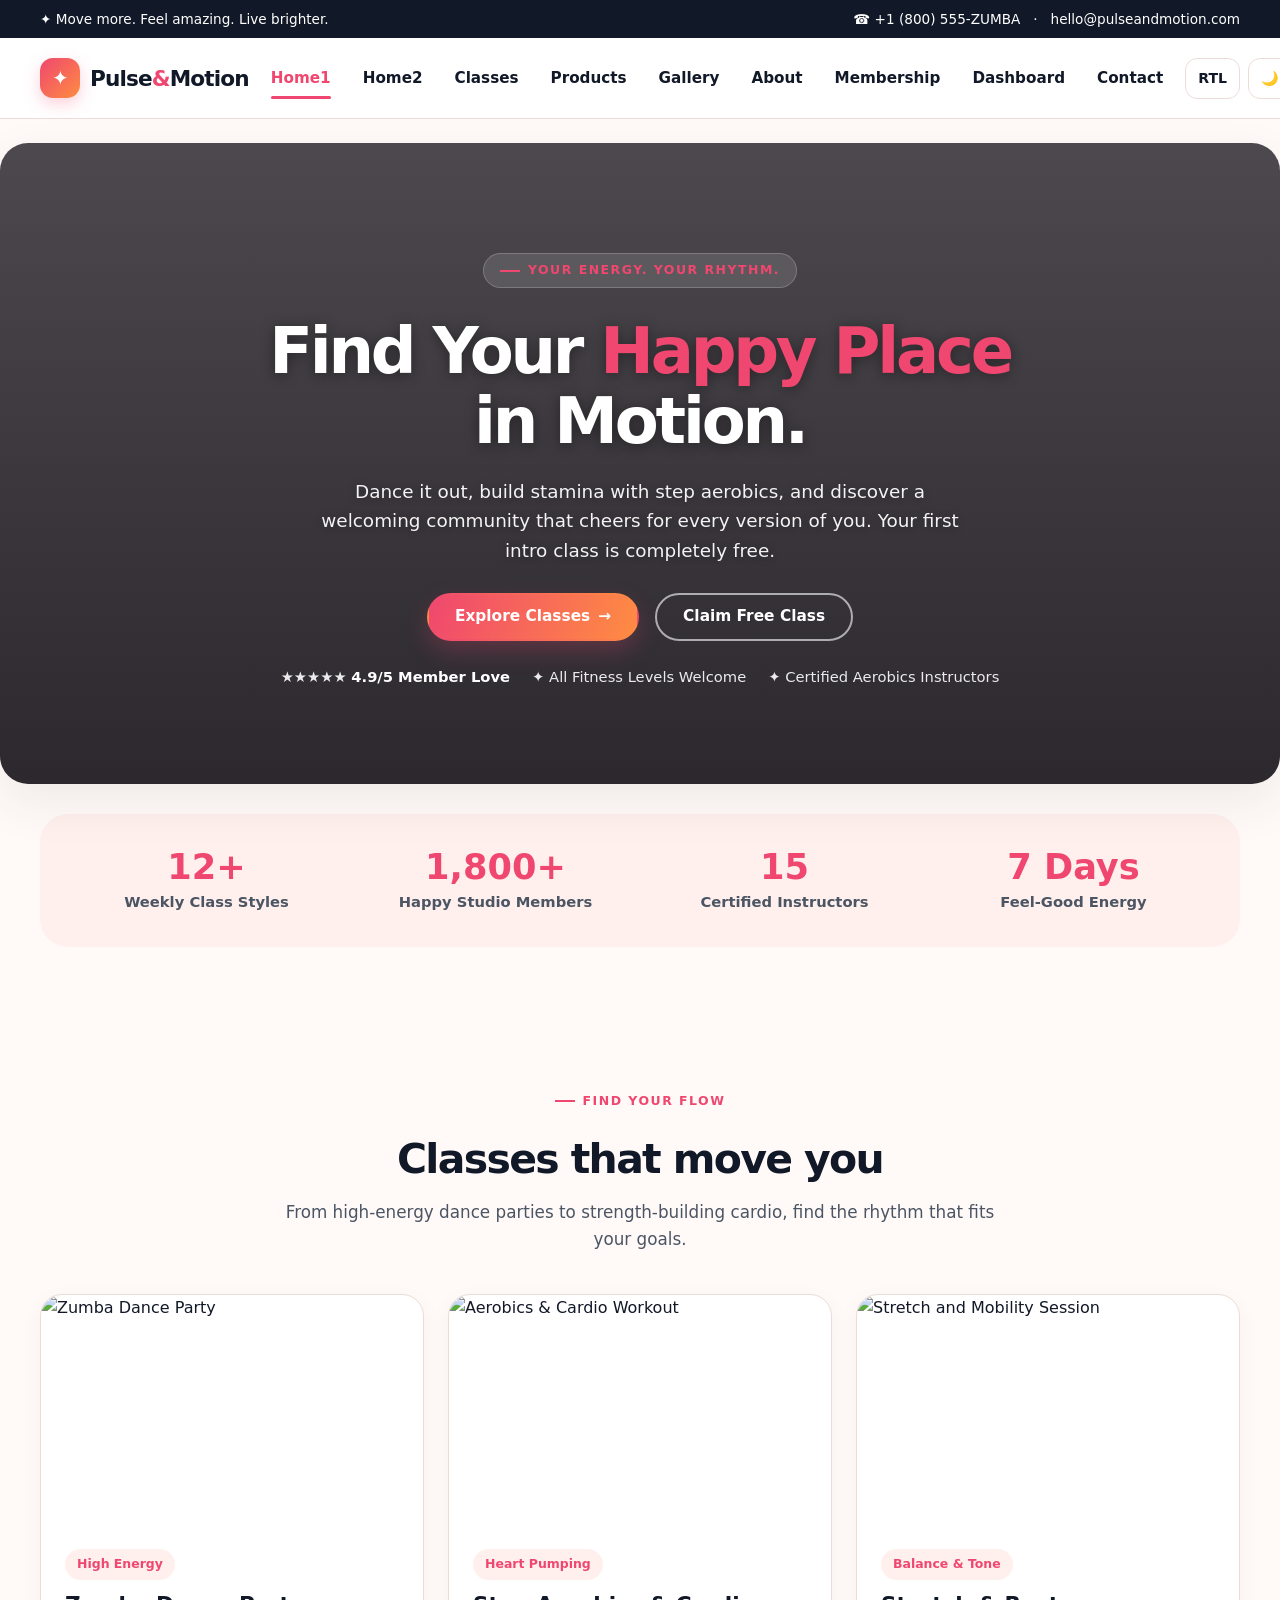
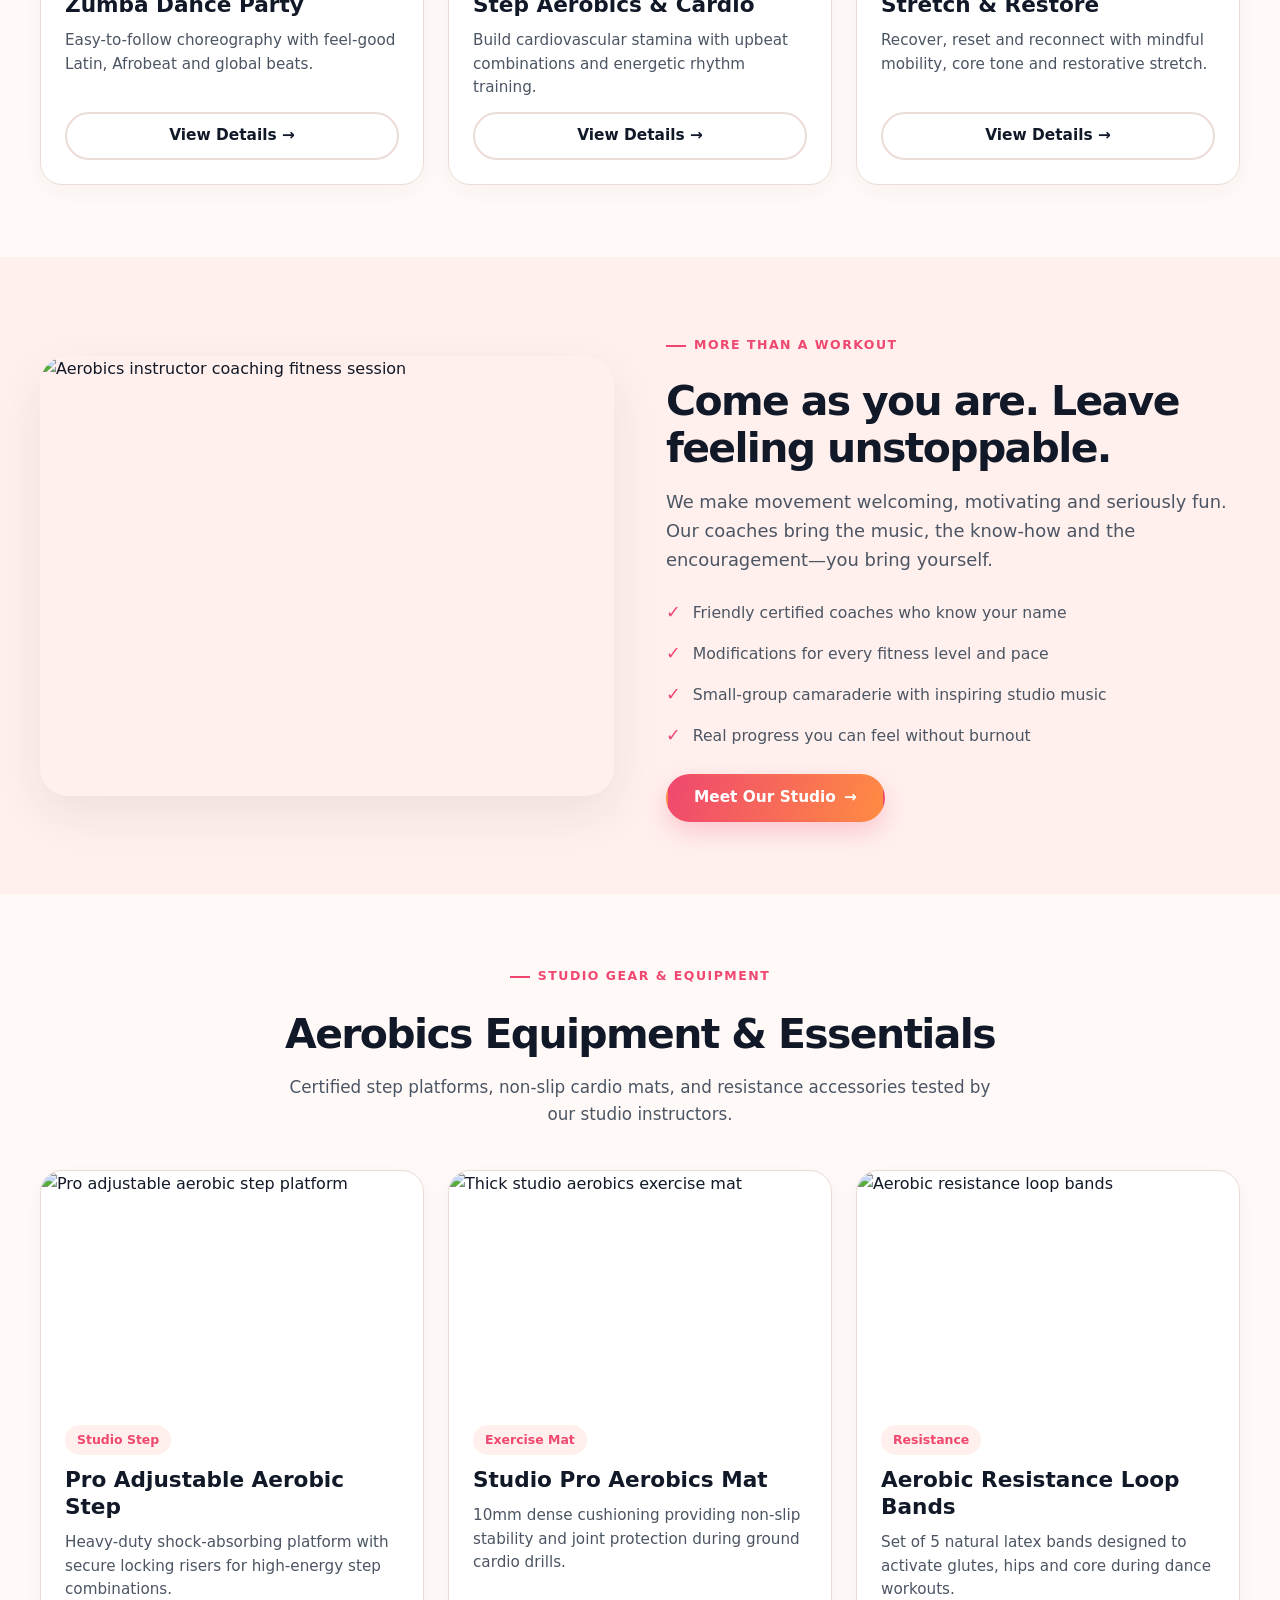
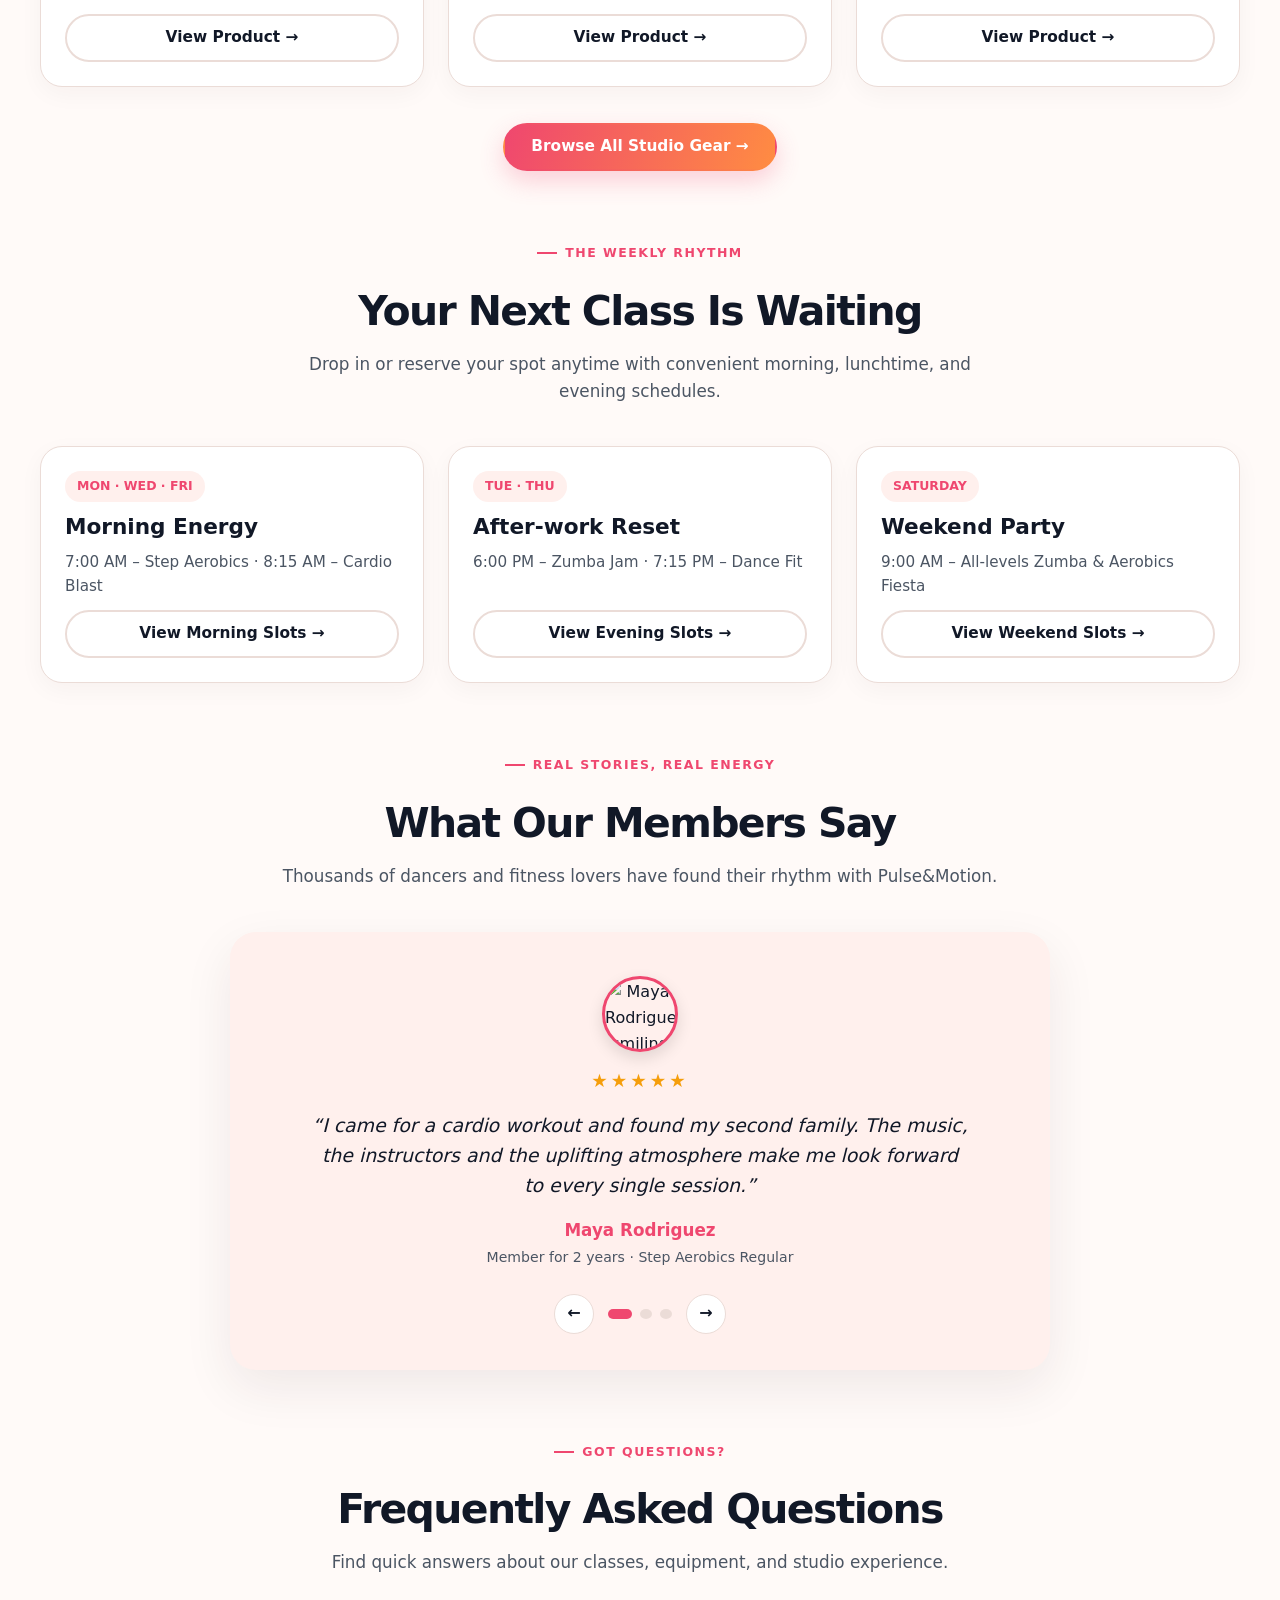
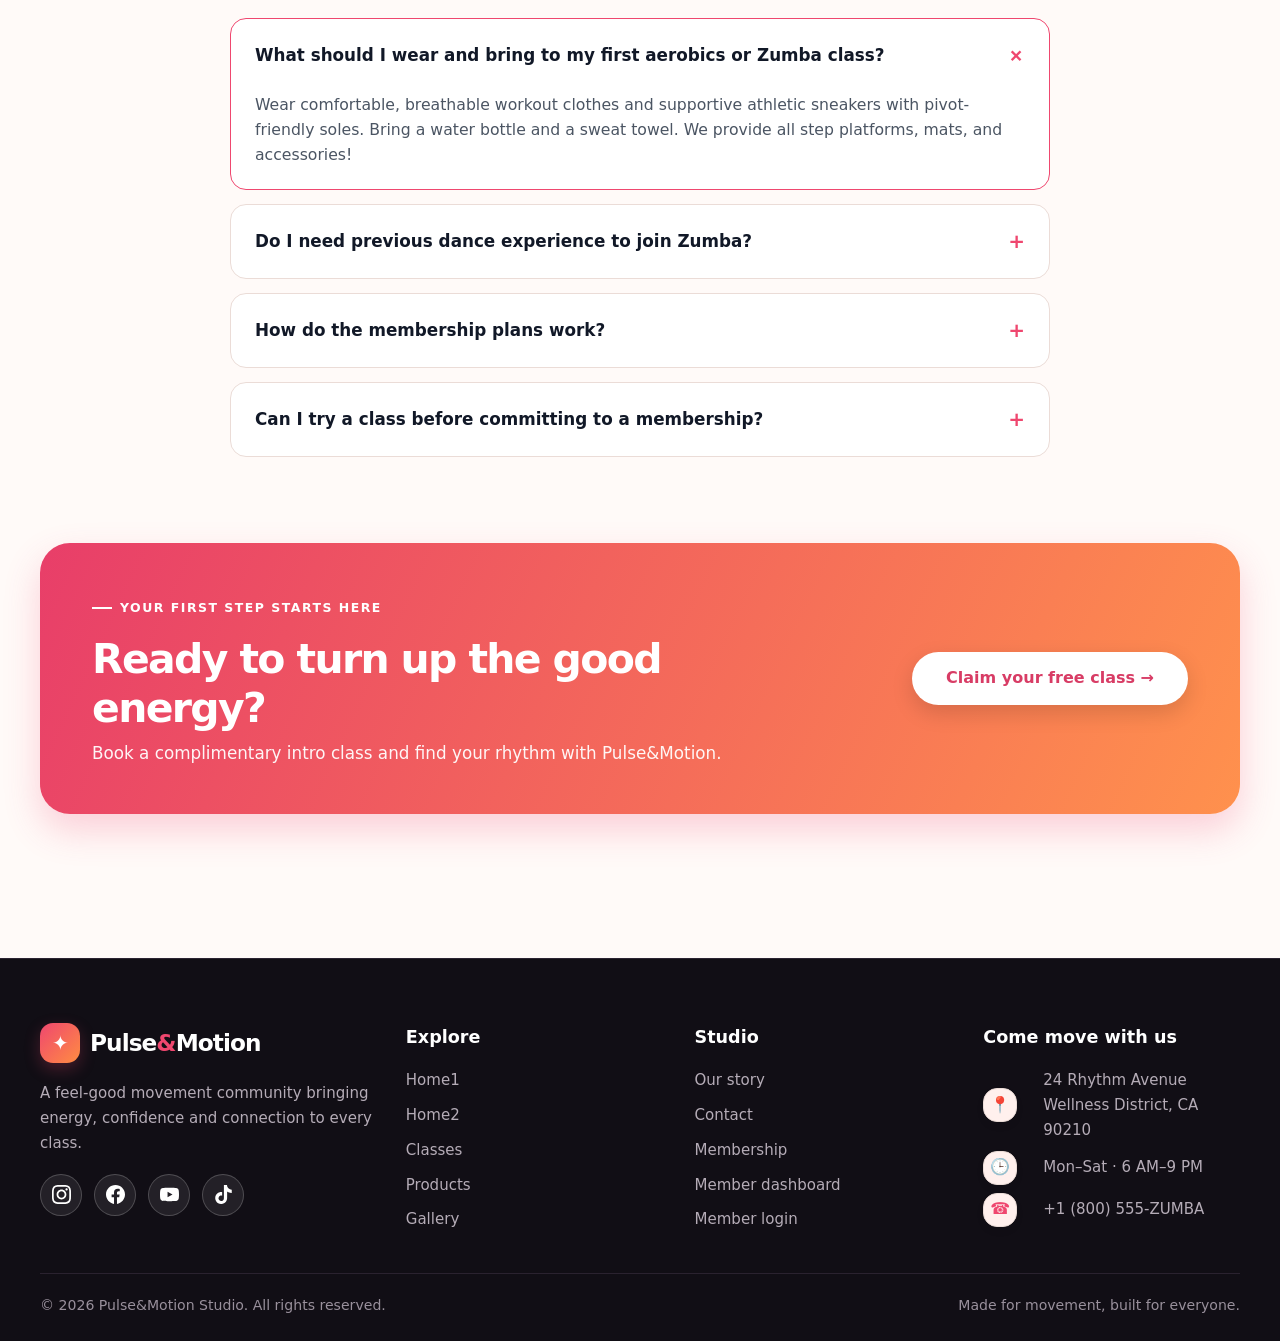
==== commit aefe1ef1: "Keep RTL, Theme, and Sign In inside hamburger menu on mobile/tab view; fix light theme social icons " ====
--- a/index.html
+++ b/index.html
@@ -1,4 +1,4 @@
-<!doctype html>
+﻿<!doctype html>
 <html lang="en" dir="ltr">
 <head>
   <title>Pulse&amp;Motion - Zumba &amp; Aerobics Studio</title>
@@ -37,13 +37,22 @@
         <a href="membership.html">Membership</a>
         <a href="dashboard.html">Dashboard</a>
         <a href="contact.html">Contact</a>
+
+        <!-- Inside Hamburger Menu for Mobile & Tab View (RTL, Theme, Sign In) -->
+        <div class="nav-mobile-actions">
+          <div class="nav-mobile-toggles">
+            <button class="icon-btn" data-rtl-btn aria-label="Toggle right to left">RTL</button>
+            <button class="icon-btn" data-theme-btn aria-label="Toggle theme">🌙</button>
+          </div>
+          <a class="btn btn-small btn-signin" href="login.html">Sign In</a>
+        </div>
       </nav>
 
-      <!-- Navbar actions with Sign In button at last -->
+      <!-- Navbar actions: on Mobile and Tab view only hamburger button is visible; RTL, Theme and Sign In are kept inside hamburger -->
       <div class="nav-actions">
-        <button class="icon-btn" data-rtl-btn aria-label="Toggle right to left">RTL</button>
-        <button class="icon-btn" data-theme-btn aria-label="Toggle theme">🌙</button>
-        <a class="btn btn-small btn-signin" href="login.html">Sign In</a>
+        <button class="icon-btn nav-desktop-action" data-rtl-btn aria-label="Toggle right to left">RTL</button>
+        <button class="icon-btn nav-desktop-action" data-theme-btn aria-label="Toggle theme">🌙</button>
+        <a class="btn btn-small btn-signin nav-desktop-action" href="login.html">Sign In</a>
         <button class="menu-btn" aria-label="Open menu">☰</button>
       </div>
     </div>
@@ -362,10 +371,18 @@
           </a>
           <p style="margin-top:18px">A feel-good movement community bringing energy, confidence and connection to every class.</p>
           <div class="socials">
-            <a href="#" aria-label="Instagram">ig</a>
-            <a href="#" aria-label="Facebook">f</a>
-            <a href="#" aria-label="YouTube">▶</a>
-            <a href="#" aria-label="TikTok">♪</a>
+            <a href="#" aria-label="Instagram">
+              <svg width="18" height="18" viewBox="0 0 24 24" fill="currentColor"><path d="M12 2.163c3.204 0 3.584.012 4.85.07 3.252.148 4.771 1.691 4.919 4.919.058 1.265.069 1.645.069 4.849 0 3.205-.012 3.584-.069 4.849-.149 3.225-1.664 4.771-4.919 4.919-1.266.058-1.644.07-4.85.07-3.204 0-3.584-.012-4.849-.07-3.26-.149-4.771-1.699-4.919-4.92-.058-1.265-.07-1.644-.07-4.849 0-3.204.013-3.583.07-4.849.149-3.227 1.664-4.771 4.919-4.919 1.266-.057 1.645-.069 4.849-.069zm0-2.163c-3.259 0-3.667.014-4.947.072-4.358.2-6.78 2.618-6.98 6.98-.059 1.281-.073 1.689-.073 4.948 0 3.259.014 3.668.072 4.948.2 4.358 2.618 6.78 6.98 6.98 1.281.058 1.689.072 4.948.072 3.259 0 3.668-.014 4.948-.072 4.354-.2 6.782-2.618 6.979-6.98.059-1.28.073-1.689.073-4.948 0-3.259-.014-3.667-.072-4.947-.196-4.354-2.617-6.78-6.979-6.98-1.281-.059-1.69-.073-4.949-.073zm0 5.838c-3.403 0-6.162 2.759-6.162 6.162s2.759 6.163 6.162 6.163 6.162-2.759 6.162-6.163c0-3.403-2.759-6.162-6.162-6.162zm0 10.162c-2.209 0-4-1.79-4-4 0-2.209 1.791-4 4-4s4 1.791 4 4c0 2.21-1.791 4-4 4zm6.406-11.845c-.796 0-1.441.645-1.441 1.44s.645 1.44 1.441 1.44c.795 0 1.439-.645 1.439-1.44s-.644-1.44-1.439-1.44z"/></svg>
+            </a>
+            <a href="#" aria-label="Facebook">
+              <svg width="18" height="18" viewBox="0 0 24 24" fill="currentColor"><path d="M24 12.073c0-6.627-5.373-12-12-12s-12 5.373-12 12c0 5.99 4.388 10.954 10.125 11.854v-8.385H7.078v-3.47h3.047V9.43c0-3.007 1.792-4.669 4.533-4.669 1.312 0 2.686.235 2.686.235v2.953H15.83c-1.491 0-1.956.925-1.956 1.874v2.25h3.328l-.532 3.47h-2.796v8.385C19.612 23.027 24 18.062 24 12.073z"/></svg>
+            </a>
+            <a href="#" aria-label="YouTube">
+              <svg width="18" height="18" viewBox="0 0 24 24" fill="currentColor"><path d="M23.498 6.186a3.016 3.016 0 0 0-2.122-2.136C19.505 3.545 12 3.545 12 3.545s-7.505 0-9.377.505A3.017 3.017 0 0 0 .502 6.186C0 8.07 0 12 0 12s0 3.93.502 5.814a3.016 3.016 0 0 0 2.122 2.136c1.871.505 9.376.505 9.376.505s7.505 0 9.377-.505a3.015 3.015 0 0 0 2.122-2.136C24 15.93 24 12 24 12s0-3.93-.502-5.814zM9.545 15.568V8.432L15.818 12l-6.273 3.568z"/></svg>
+            </a>
+            <a href="#" aria-label="TikTok">
+              <svg width="18" height="18" viewBox="0 0 24 24" fill="currentColor"><path d="M12.525.02c1.31-.02 2.61-.01 3.91-.02.08 1.53.63 3.09 1.75 4.17 1.12 1.11 2.7 1.62 4.24 1.79v4.03c-1.44-.05-2.89-.35-4.2-.97-.57-.26-1.1-.59-1.62-.93-.01 2.92.01 5.84-.02 8.75-.08 1.4-.54 2.79-1.35 3.94-1.31 1.92-3.58 3.17-5.91 3.21-1.43.08-2.86-.31-4.08-1.03-2.02-1.19-3.44-3.37-3.65-5.71-.02-.5-.03-1-.01-1.49.18-1.9 1.12-3.72 2.58-4.96 1.66-1.44 3.98-2.13 6.15-1.72.02 1.48-.04 2.96-.04 4.44-.99-.32-2.15-.23-3.02.37-.63.41-1.11 1.04-1.36 1.75-.21.51-.24 1.07-.14 1.61.24 1.64 1.82 3.02 3.5 2.87 1.12-.01 2.19-.66 2.77-1.61.19-.33.4-.67.41-1.06.1-1.79.06-3.57.07-5.36.01-4.03-.01-8.05.02-12.07z"/></svg>
+            </a>
           </div>
         </div>
         <div>
--- a/assets/css/style.css
+++ b/assets/css/style.css
@@ -178,6 +178,10 @@
   flex-shrink: 0;
 }
 
+.nav-mobile-actions {
+  display: none;
+}
+
 .icon-btn, .menu-btn {
   border: 1px solid var(--line);
   background: var(--surface);
@@ -202,8 +206,9 @@
 
 .menu-btn {
   display: none;
-  font-size: 1.15rem;
-  padding: 8px 12px;
+  font-size: 1.25rem;
+  padding: 8px 14px;
+  line-height: 1;
 }
 
 /* BUTTONS */
@@ -1348,27 +1353,53 @@
 
 .socials {
   display: flex;
-  gap: 10px;
+  gap: 12px;
   margin-top: 18px;
+  align-items: center;
 }
 
 .socials a {
-  width: 38px;
-  height: 38px;
+  width: 42px;
+  height: 42px;
   display: grid;
   place-items: center;
-  border: 1px solid #4a3e4e;
+  border: 1.5px solid var(--line);
   border-radius: 50%;
-  color: #ffffff;
+  color: var(--ink);
+  background: var(--soft);
   font-weight: 800;
-  font-size: 0.88rem;
-  transition: all 0.2s ease;
+  font-size: 0.95rem;
+  transition: all 0.25s ease;
+  box-shadow: 0 2px 8px rgba(0, 0, 0, 0.04);
+}
+
+.socials a svg {
+  width: 19px;
+  height: 19px;
+  fill: currentColor;
+  display: block;
 }
 
 .socials a:hover {
   background: var(--brand);
   border-color: var(--brand);
+  color: #ffffff;
   transform: translateY(-2px);
+  box-shadow: 0 6px 16px rgba(239, 71, 111, 0.25);
+}
+
+/* In dark footer */
+.footer .socials a {
+  border-color: rgba(255, 255, 255, 0.2);
+  color: #ffffff;
+  background: rgba(255, 255, 255, 0.08);
+  box-shadow: none;
+}
+
+.footer .socials a:hover {
+  background: var(--brand);
+  border-color: var(--brand);
+  color: #ffffff;
 }
 
 .copyright {
@@ -1665,15 +1696,103 @@
    RESPONSIVE DESIGN FOR 1024PX, 768PX, MOBILE (Point 18 & 19)
    ========================================================= */
 
-/* 1024px View (Tablet Landscape) */
+/* 1024px View (Tablet & Mobile Hamburger Navigation) */
 @media (max-width: 1024px) {
   .container {
     width: min(calc(100% - 48px), var(--max));
   }
+  
+  /* Hide desktop action buttons (RTL, Theme, Sign In) from navbar header bar */
+  .nav-desktop-action {
+    display: none !important;
+  }
+
+  /* Show hamburger button on mobile and tablet view */
+  .menu-btn {
+    display: inline-flex !important;
+  }
+
+  /* Transform nav-links into dropdown drawer under navbar */
   .nav-links {
+    display: none;
+    position: absolute;
+    top: 100%;
+    left: 0;
+    right: 0;
+    background: var(--surface);
+    padding: 24px 20px 32px;
+    flex-direction: column;
+    align-items: center;
+    text-align: center;
+    gap: 12px;
+    border-bottom: 1px solid var(--line);
+    box-shadow: 0 20px 45px rgba(0, 0, 0, 0.16);
+    max-height: calc(100vh - 80px);
+    overflow-y: auto;
+    z-index: 999;
+  }
+
+  .nav-links.open {
+    display: flex !important;
+  }
+
+  .nav-links a {
+    font-size: 1.05rem;
+    padding: 10px 16px;
+    width: 100%;
+    max-width: 320px;
+    border-radius: 12px;
+  }
+
+  .nav-links a:hover,
+  .nav-links a.active {
+    background: var(--soft);
+  }
+
+  .nav-links a.active::after {
+    display: none;
+  }
+
+  /* Keep RTL, Theme and Sign In button properly formatted inside hamburger menu */
+  .nav-mobile-actions {
+    display: flex !important;
+    flex-direction: column;
+    align-items: center;
     gap: 14px;
-    font-size: 0.88rem;
-  }
+    width: 100%;
+    max-width: 320px;
+    margin-top: 10px;
+    padding-top: 18px;
+    border-top: 1px solid var(--line);
+  }
+
+  .nav-mobile-toggles {
+    display: flex;
+    gap: 12px;
+    align-items: center;
+    justify-content: center;
+    width: 100%;
+  }
+
+  .nav-mobile-toggles .icon-btn {
+    flex: 1;
+    min-height: 44px;
+    font-size: 0.95rem;
+    font-weight: 750;
+    border-radius: 14px;
+    background: var(--soft);
+  }
+
+  .nav-mobile-actions .btn-signin {
+    width: 100%;
+    min-height: 46px;
+    display: inline-flex !important;
+    align-items: center;
+    justify-content: center;
+    font-size: 1rem;
+    border-radius: 999px;
+  }
+
   .grid-4 {
     grid-template-columns: repeat(2, 1fr);
     gap: 20px;
@@ -1720,27 +1839,6 @@
   .container {
     width: min(calc(100% - 36px), var(--max));
   }
-  .nav-links {
-    display: none;
-    position: absolute;
-    top: 80px;
-    left: 0;
-    right: 0;
-    background: var(--surface);
-    padding: 24px;
-    flex-direction: column;
-    align-items: center;
-    text-align: center;
-    gap: 16px;
-    border-bottom: 1px solid var(--line);
-    box-shadow: var(--shadow);
-  }
-  .nav-links.open {
-    display: flex;
-  }
-  .menu-btn {
-    display: inline-flex;
-  }
   .hero-bg {
     padding: 75px 0 65px;
     margin-top: 14px;
@@ -1831,10 +1929,6 @@
     font-size: 1rem;
     border-radius: 10px;
   }
-  /* Hide desktop signin on small mobile so it never overflows (Point 18) */
-  .nav-actions .btn-signin {
-    display: none;
-  }
   .icon-btn, .menu-btn {
     padding: 7px 9px;
     font-size: 0.8rem;
